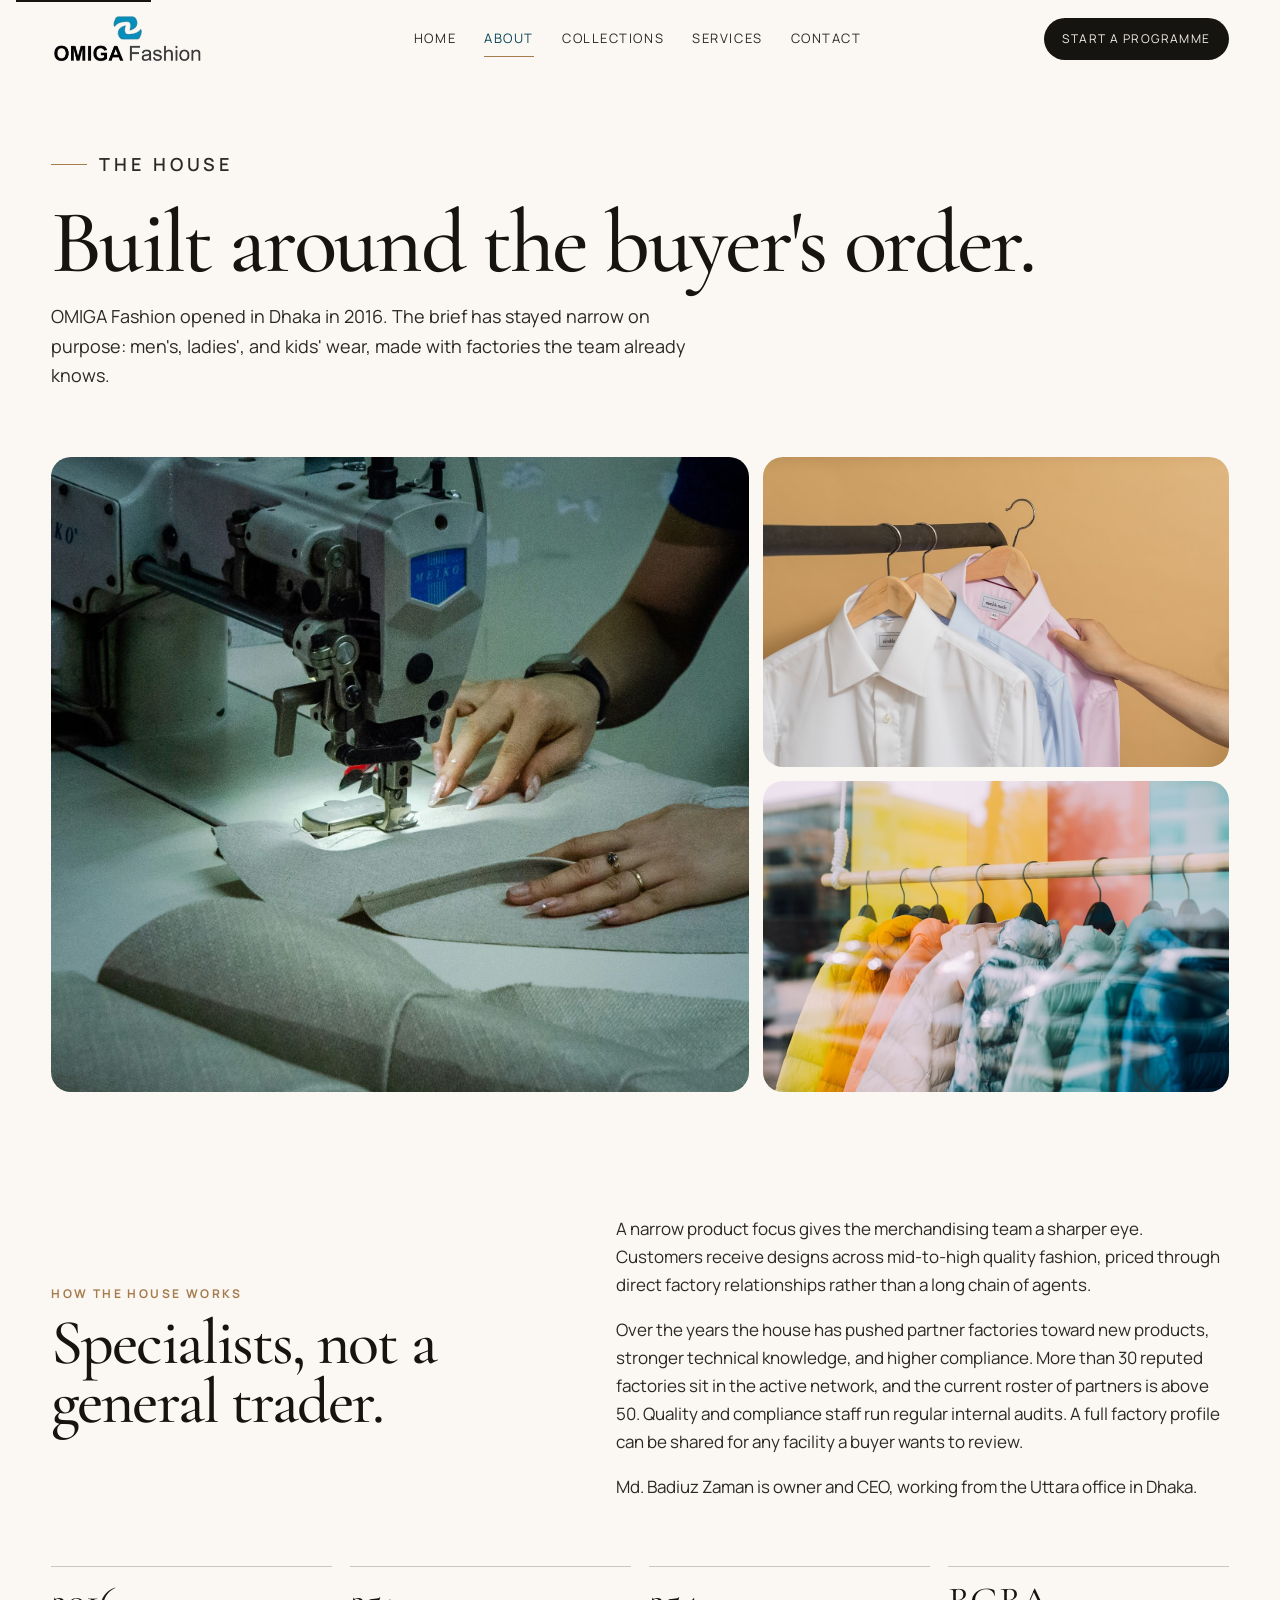
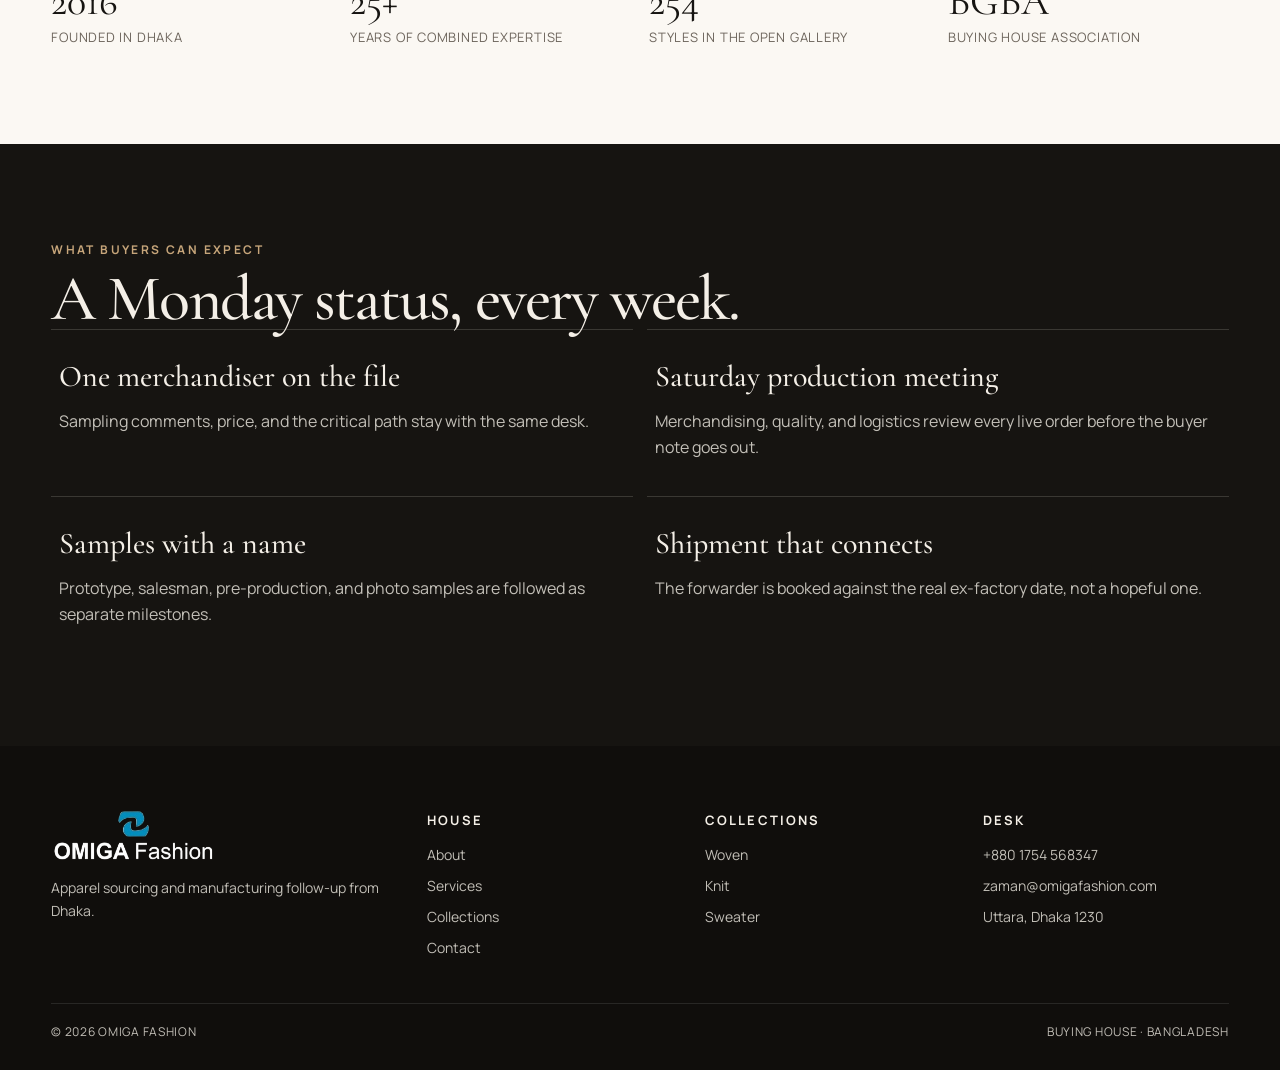
==== about.html @ b4fab175 "Publish the OMIGA Fashion buying-house site. Co-authored-by: Cursor <cursoragent@cursor.com>" ====
<!DOCTYPE html>
<html lang="en">
<head>
  <meta charset="utf-8">
  <meta name="viewport" content="width=device-width, initial-scale=1">
  <title>About — OMIGA Fashion</title>
  <meta name="description" content="OMIGA Fashion is a Dhaka buying house founded in 2016, focused on men's, ladies', and kids' wear.">
  <link rel="icon" href="assets/favicon.svg" type="image/svg+xml">
  <link rel="preconnect" href="https://fonts.googleapis.com">
  <link rel="preconnect" href="https://fonts.gstatic.com" crossorigin>
  <link href="https://fonts.googleapis.com/css2?family=Cormorant+Garamond:ital,wght@0,500;0,600;1,500;1,600&family=Manrope:wght@400;500;600;700&display=swap" rel="stylesheet">
  <link rel="stylesheet" href="css/styles.css">
</head>
<body>
  <a class="skip" href="#main">Skip to content</a>
  <header class="site-header">
    <a class="brand" href="index.html" aria-label="OMIGA Fashion home"><img src="assets/logo.png" alt="OMIGA Fashion"></a>
    <nav class="nav" id="site-nav">
      <a href="index.html">Home</a>
      <a href="about.html" aria-current="page">About</a>
      <a href="collections.html">Collections</a>
      <a href="services.html">Services</a>
      <a href="contact.html">Contact</a>
    </nav>
    <a class="header-cta" href="contact.html">Start a programme</a>
    <button class="menu-btn" aria-label="Open menu" aria-expanded="false" aria-controls="site-nav"><span></span></button>
  </header>
  <main id="main">
    <header class="page-hero">
      <p class="eyebrow">The house</p>
      <h1>Built around the buyer's order.</h1>
      <p>OMIGA Fashion opened in Dhaka in 2016. The brief has stayed narrow on purpose: men's, ladies', and kids' wear, made with factories the team already knows.</p>
    </header>

    <section class="section" style="padding-top:20px">
      <div class="shots">
        <figure class="shot tall"><img src="assets/hero-sew.jpg" alt="Production stitching at a partner factory"></figure>
        <div>
          <figure class="shot"><img src="assets/about.jpg" alt="Shirt samples on wooden hangers"></figure>
          <figure class="shot" style="margin-top:14px"><img src="assets/service-2.jpg" alt="Outerwear samples hanging in a row"></figure>
        </div>
      </div>
    </section>

    <section class="section" style="padding-top:10px">
      <div class="split">
        <div>
          <p class="kicker">How the house works</p>
          <h2>Specialists, not a general trader.</h2>
        </div>
        <div class="prose">
          <p>A narrow product focus gives the merchandising team a sharper eye. Customers receive designs across mid-to-high quality fashion, priced through direct factory relationships rather than a long chain of agents.</p>
          <p>Over the years the house has pushed partner factories toward new products, stronger technical knowledge, and higher compliance. More than 30 reputed factories sit in the active network, and the current roster of partners is above 50. Quality and compliance staff run regular internal audits. A full factory profile can be shared for any facility a buyer wants to review.</p>
          <p>Md. Badiuz Zaman is owner and CEO, working from the Uttara office in Dhaka.</p>
        </div>
      </div>
      <dl class="hero-stats stats-4" style="margin-top:48px">
        <div><dt>2016</dt><dd>Founded in Dhaka</dd></div>
        <div><dt>25+</dt><dd>Years of combined expertise</dd></div>
        <div><dt>254</dt><dd>Styles in the open gallery</dd></div>
        <div><dt>BGBA</dt><dd>Buying house association</dd></div>
      </dl>
    </section>

    <section class="section band">
      <p class="kicker">What buyers can expect</p>
      <h2>A Monday status, every week.</h2>
      <div class="why-grid">
        <article><h3>One merchandiser on the file</h3><p>Sampling comments, price, and the critical path stay with the same desk.</p></article>
        <article><h3>Saturday production meeting</h3><p>Merchandising, quality, and logistics review every live order before the buyer note goes out.</p></article>
        <article><h3>Samples with a name</h3><p>Prototype, salesman, pre-production, and photo samples are followed as separate milestones.</p></article>
        <article><h3>Shipment that connects</h3><p>The forwarder is booked against the real ex-factory date, not a hopeful one.</p></article>
      </div>
    </section>
  </main>
  <footer class="site-footer">
    <div class="footer-grid">
      <div>
        <img src="assets/logo-white.png" alt="OMIGA Fashion">
        <p>Apparel sourcing and manufacturing follow-up from Dhaka.</p>
      </div>
      <div>
        <h3>House</h3>
        <a href="about.html">About</a>
        <a href="services.html">Services</a>
        <a href="collections.html">Collections</a>
        <a href="contact.html">Contact</a>
      </div>
      <div>
        <h3>Collections</h3>
        <a href="collections.html#woven">Woven</a>
        <a href="collections.html#knit">Knit</a>
        <a href="collections.html#sweater">Sweater</a>
      </div>
      <div>
        <h3>Desk</h3>
        <a href="tel:+8801754568347">+880 1754 568347</a>
        <a href="mailto:zaman@omigafashion.com">zaman@omigafashion.com</a>
        <p>Uttara, Dhaka 1230</p>
      </div>
    </div>
    <div class="legal"><span>© <span data-year>2026</span> OMIGA Fashion</span><span>Buying house · Bangladesh</span></div>
  </footer>
  <script src="js/main.js"></script>
</body>
</html>
---- css/styles.css ----
:root {
  --ink: #161411;
  --ink-soft: #2c2824;
  --ivory: #f4efe7;
  --paper: #fbf8f3;
  --white: #fffdf9;
  --teal: #0c6e86;
  --teal-deep: #084556;
  --brass: #a67c4e;
  --brass-soft: #c6a57a;
  --muted: #6d655c;
  --line: rgba(22, 20, 17, 0.12);
  --line-strong: rgba(22, 20, 17, 0.22);
  --shadow: 0 24px 60px rgba(22, 20, 17, 0.12);
  --serif: "Cormorant Garamond", "Times New Roman", serif;
  --sans: "Manrope", "Segoe UI", sans-serif;
  --header: 78px;
  --max: 1240px;
}

* { box-sizing: border-box; }
html { scroll-behavior: smooth; }
body {
  margin: 0;
  background: var(--paper);
  color: var(--ink);
  font-family: var(--sans);
  font-size: 16px;
  line-height: 1.65;
  text-rendering: optimizeLegibility;
}
img { max-width: 100%; display: block; }
a { color: inherit; text-decoration: none; }
button, input, select, textarea { font: inherit; color: inherit; }
::selection { background: #d7efe8; color: var(--ink); }

.skip {
  position: absolute;
  left: 16px;
  top: -40px;
  background: var(--ink);
  color: white;
  padding: 8px 12px;
  z-index: 100;
}
.skip:focus { top: 12px; }

.site-header {
  position: sticky;
  top: 0;
  z-index: 40;
  height: var(--header);
  display: flex;
  align-items: center;
  justify-content: space-between;
  gap: 24px;
  padding: 0 4vw;
  background: rgba(251, 248, 243, 0.9);
  backdrop-filter: blur(16px);
  border-bottom: 1px solid transparent;
  transition: border-color 0.3s, background 0.3s;
}
.site-header.is-scrolled { border-bottom-color: var(--line); background: rgba(251, 248, 243, 0.96); }
.brand { display: flex; align-items: center; gap: 10px; min-width: 180px; }
.brand img { height: 48px; width: auto; }
.nav {
  display: flex;
  align-items: center;
  gap: 28px;
}
.nav a {
  font-size: 13px;
  letter-spacing: 0.12em;
  text-transform: uppercase;
  color: var(--ink-soft);
  position: relative;
}
.nav a[aria-current="page"] { color: var(--teal-deep); }
.nav a[aria-current="page"]::after,
.nav a:hover::after {
  content: "";
  position: absolute;
  left: 0;
  right: 0;
  bottom: -8px;
  height: 1px;
  background: var(--brass);
}
.header-cta {
  display: inline-flex;
  align-items: center;
  justify-content: center;
  min-height: 42px;
  padding: 0 18px;
  background: var(--ink);
  color: var(--ivory) !important;
  letter-spacing: 0.12em;
  text-transform: uppercase;
  font-size: 12px;
  border-radius: 999px;
}
.header-cta::after { display: none !important; }
.menu-btn {
  display: none;
  width: 46px;
  height: 46px;
  border: 1px solid var(--line-strong);
  background: transparent;
  border-radius: 50%;
  position: relative;
}
.menu-btn span,
.menu-btn span::before,
.menu-btn span::after {
  content: "";
  position: absolute;
  left: 13px;
  right: 13px;
  height: 1.5px;
  background: var(--ink);
}
.menu-btn span { top: 22px; }
.menu-btn span::before { top: -7px; }
.menu-btn span::after { top: 7px; }
.menu-btn.is-open span { background: transparent; }
.menu-btn.is-open span::before { top: 0; transform: rotate(45deg); }
.menu-btn.is-open span::after { top: 0; transform: rotate(-45deg); }

.hero {
  display: grid;
  grid-template-columns: 1.05fr 0.95fr;
  gap: 48px;
  align-items: end;
  min-height: calc(100vh - var(--header));
  padding: 36px 4vw 64px;
  max-width: 1480px;
  margin: 0 auto;
}
.eyebrow {
  display: flex;
  align-items: center;
  gap: 12px;
  margin: 0 0 22px;
  color: var(--teal);
  letter-spacing: 0.22em;
  text-transform: uppercase;
  font-size: 12px;
  font-weight: 600;
}
.eyebrow::before {
  content: "";
  width: 36px;
  height: 1px;
  background: var(--brass);
}
h1, h2, .display {
  font-family: var(--serif);
  font-weight: 500;
  letter-spacing: -0.03em;
  line-height: 0.92;
}
.hero h1 {
  margin: 0;
  font-size: clamp(64px, 7.4vw, 118px);
}
.hero h1 em {
  font-style: italic;
  color: var(--teal);
}
.lede {
  max-width: 540px;
  margin: 28px 0 0;
  font-size: 18px;
  color: var(--ink-soft);
}
.hero-actions { display: flex; flex-wrap: wrap; gap: 12px; margin-top: 32px; }
.btn {
  display: inline-flex;
  align-items: center;
  justify-content: center;
  min-height: 50px;
  padding: 0 22px;
  border-radius: 999px;
  border: 1px solid transparent;
  letter-spacing: 0.08em;
  text-transform: uppercase;
  font-size: 12px;
  font-weight: 700;
  cursor: pointer;
  transition: transform 0.25s ease, background 0.25s ease, color 0.25s ease;
}
.btn:hover { transform: translateY(-2px); }
.btn-dark { background: var(--ink); color: var(--ivory); }
.btn-dark:hover { background: var(--teal-deep); }
.btn-line { background: transparent; border-color: var(--line-strong); }
.btn-line:hover { border-color: var(--ink); }
.btn-light { background: var(--ivory); color: var(--ink); }
.hero-stats {
  display: grid;
  grid-template-columns: repeat(3, minmax(0, 1fr));
  gap: 18px;
  margin: 48px 0 0;
  padding: 0;
  max-width: 520px;
}
.hero-stats.stats-4 {
  max-width: none;
  grid-template-columns: repeat(4, minmax(0, 1fr));
}
.hero-stats div { border-top: 1px solid var(--line-strong); padding-top: 14px; }
.hero-stats dt {
  font-family: var(--serif);
  font-size: 40px;
  line-height: 1;
}
.hero-stats dd { margin: 6px 0 0; color: var(--muted); font-size: 13px; letter-spacing: 0.06em; text-transform: uppercase; }

.hero-stage { position: relative; min-height: 640px; }
.hero-main {
  margin: 0;
  height: 78%;
  min-height: 520px;
  overflow: hidden;
  border-radius: 180px 180px 28px 28px;
}
.hero-main img, .hero-float img, .media img, .shot img { width: 100%; height: 100%; object-fit: cover; }
.hero-float {
  position: absolute;
  width: 46%;
  height: 250px;
  right: -2%;
  bottom: 36px;
  margin: 0;
  overflow: hidden;
  border: 8px solid var(--paper);
  border-radius: 18px;
  box-shadow: var(--shadow);
}
.hero-caption {
  position: absolute;
  left: 22px;
  bottom: 0;
  margin: 0;
  letter-spacing: 0.18em;
  text-transform: uppercase;
  font-size: 11px;
  color: var(--muted);
}

.ticker {
  overflow: hidden;
  border-top: 1px solid var(--line);
  border-bottom: 1px solid var(--line);
  background: var(--ink);
  color: var(--ivory);
}
.ticker-track {
  display: flex;
  gap: 42px;
  width: max-content;
  padding: 16px 0;
  animation: ticker 42s linear infinite;
}
.ticker span {
  font-size: 13px;
  letter-spacing: 0.2em;
  text-transform: uppercase;
  white-space: nowrap;
}
.ticker span::before { content: "✦"; color: var(--brass-soft); margin-right: 42px; }
@keyframes ticker { from { transform: translateX(0); } to { transform: translateX(-50%); } }

.section { padding: 96px 4vw; }
.section-head {
  display: flex;
  justify-content: space-between;
  align-items: flex-end;
  gap: 24px;
  margin-bottom: 40px;
}
.kicker {
  margin: 0 0 10px;
  color: var(--brass);
  letter-spacing: 0.2em;
  text-transform: uppercase;
  font-size: 12px;
  font-weight: 700;
}
h2 { margin: 0; font-size: clamp(42px, 5vw, 72px); }
h2 em { font-style: italic; color: var(--teal); }
.narrow { max-width: 640px; }

.split {
  display: grid;
  grid-template-columns: 0.9fr 1.1fr;
  gap: 64px;
  align-items: center;
}
.media { margin: 0; position: relative; }
.media img { height: 560px; border-radius: 24px; }
.media figcaption {
  position: absolute;
  left: 20px;
  bottom: 20px;
  background: rgba(251, 248, 243, 0.92);
  padding: 12px 16px;
  border-radius: 12px;
  font-size: 13px;
  letter-spacing: 0.04em;
}
.prose p { color: var(--ink-soft); font-size: 17px; }
.quote {
  margin: 28px 0 0;
  font-family: var(--serif);
  font-size: clamp(28px, 3vw, 40px);
  line-height: 1.15;
  font-style: italic;
}

.collections {
  display: grid;
  grid-template-columns: 1.3fr 1fr 1fr;
  gap: 16px;
}
.collection-card {
  position: relative;
  min-height: 520px;
  overflow: hidden;
  border-radius: 22px;
  color: white;
  display: flex;
  align-items: flex-end;
  padding: 28px;
}
.collection-card img {
  position: absolute;
  inset: 0;
  width: 100%;
  height: 100%;
  object-fit: cover;
  transition: transform 0.7s ease;
}
.collection-card:hover img { transform: scale(1.06); }
.collection-card::after {
  content: "";
  position: absolute;
  inset: 0;
  background: linear-gradient(180deg, rgba(12, 10, 8, 0.05), rgba(12, 10, 8, 0.78));
}
.collection-card div { position: relative; z-index: 1; }
.collection-card small { letter-spacing: 0.16em; text-transform: uppercase; font-size: 11px; }
.collection-card strong {
  display: block;
  margin-top: 6px;
  font-family: var(--serif);
  font-size: 48px;
  font-weight: 500;
  line-height: 0.9;
}
.collection-card span { display: block; margin-top: 8px; opacity: 0.9; }

.service-grid, .why-grid, .process-grid {
  display: grid;
  gap: 14px;
}
.service-grid { grid-template-columns: repeat(3, 1fr); }
.card {
  background: var(--white);
  border: 1px solid var(--line);
  border-radius: 18px;
  padding: 26px;
  min-height: 220px;
}
.card .num {
  font-family: var(--serif);
  font-size: 28px;
  color: var(--brass);
}
.card h3 { margin: 18px 0 8px; font-size: 22px; font-family: var(--serif); font-weight: 600; }
.card p { margin: 0; color: var(--muted); }

.process-grid { grid-template-columns: repeat(4, 1fr); }
.process-grid article {
  padding: 22px 18px 8px 0;
  border-top: 1px solid var(--ink);
}
.process-grid strong { display: block; font-family: var(--serif); font-size: 28px; font-weight: 500; margin: 8px 0; }
.process-grid p { margin: 0; color: var(--muted); font-size: 14px; }

.why-grid { grid-template-columns: 1fr 1fr; }
.band {
  background: var(--ink);
  color: var(--ivory);
}
.band .kicker { color: var(--brass-soft); }
.band p { color: rgba(244, 239, 231, 0.78); }
.why-grid article {
  border-top: 1px solid rgba(244, 239, 231, 0.16);
  padding: 22px 8px;
}
.why-grid h3 { margin: 0 0 6px; font-family: var(--serif); font-size: 30px; font-weight: 500; }
.why-grid p { margin: 0; }

.clients {
  display: grid;
  grid-template-columns: repeat(4, 1fr);
  border-top: 1px solid var(--line);
}
.clients article {
  padding: 28px 18px;
  border-bottom: 1px solid var(--line);
  border-right: 1px solid var(--line);
}
.clients strong { display: block; font-family: var(--serif); font-size: 30px; font-weight: 500; line-height: 1; }
.clients span { color: var(--muted); font-size: 13px; letter-spacing: 0.08em; text-transform: uppercase; }

.certs { display: flex; flex-wrap: wrap; gap: 10px; }
.certs span {
  border: 1px solid var(--line-strong);
  border-radius: 999px;
  padding: 10px 14px;
  font-size: 13px;
  letter-spacing: 0.06em;
  text-transform: uppercase;
}

.cta {
  margin: 0 4vw 80px;
  border-radius: 28px;
  overflow: hidden;
  min-height: 360px;
  display: grid;
  grid-template-columns: 1.1fr 0.9fr;
  background: var(--teal-deep);
  color: white;
}
.cta-copy { padding: 56px; }
.cta h2 { font-size: clamp(46px, 5vw, 74px); }
.cta p { max-width: 460px; color: rgba(255,255,255,0.82); }
.cta-visual img { width: 100%; height: 100%; object-fit: cover; min-height: 360px; }

.page-hero {
  padding: 72px 4vw 28px;
  max-width: 1480px;
  margin: 0 auto;
}
.page-hero h1 { font-size: clamp(56px, 7vw, 104px); margin: 0; }
.page-hero p { max-width: 640px; font-size: 18px; color: var(--ink-soft); }

.filters { display: flex; flex-wrap: wrap; gap: 8px; margin: 10px 4vw 22px; }
.filters button {
  border: 1px solid var(--line-strong);
  background: transparent;
  border-radius: 999px;
  padding: 10px 14px;
  cursor: pointer;
  letter-spacing: 0.08em;
  text-transform: uppercase;
  font-size: 12px;
}
.filters button.is-active, .filters button:hover { background: var(--ink); color: var(--ivory); border-color: var(--ink); }
.gallery-meta { margin: 0 4vw 18px; color: var(--muted); font-size: 14px; }
.gallery {
  columns: 4 240px;
  column-gap: 12px;
  padding: 0 4vw 20px;
}
.tile {
  break-inside: avoid;
  margin: 0 0 12px;
  position: relative;
  cursor: zoom-in;
  border-radius: 14px;
  overflow: hidden;
  background: #e7e1d8;
}
.tile img { width: 100%; height: auto; transition: transform 0.45s ease; }
.tile:hover img { transform: scale(1.03); }
.tile figcaption {
  position: absolute;
  left: 10px;
  bottom: 10px;
  background: rgba(251, 248, 243, 0.9);
  border-radius: 999px;
  padding: 4px 10px;
  font-size: 11px;
  letter-spacing: 0.08em;
  text-transform: uppercase;
}
.load-wrap { display: flex; justify-content: center; padding: 10px 0 70px; }

.story-list { display: grid; gap: 0; }
.story-list article {
  display: grid;
  grid-template-columns: 180px 1fr;
  gap: 24px;
  padding: 26px 0;
  border-top: 1px solid var(--line);
}
.story-list h3 { margin: 0 0 8px; font-family: var(--serif); font-size: 32px; font-weight: 500; }
.story-list ul { margin: 0; padding-left: 18px; color: var(--ink-soft); }
.shots { display: grid; grid-template-columns: 1.2fr 0.8fr; gap: 14px; }
.shot { margin: 0; overflow: hidden; border-radius: 20px; }
.shot img { height: 100%; min-height: 280px; object-fit: cover; }
.shot.tall img { min-height: 580px; }

.contact-grid {
  display: grid;
  grid-template-columns: 0.85fr 1.15fr;
  gap: 40px;
  align-items: start;
}
.detail { padding: 16px 0; border-top: 1px solid var(--line); }
.detail strong { display: block; font-size: 13px; letter-spacing: 0.12em; text-transform: uppercase; color: var(--muted); }
.detail a { color: var(--teal-deep); }
form {
  background: var(--white);
  border: 1px solid var(--line);
  border-radius: 24px;
  padding: 28px;
  display: grid;
  gap: 14px;
}
label { display: grid; gap: 6px; font-size: 13px; letter-spacing: 0.06em; text-transform: uppercase; color: var(--muted); }
input, select, textarea {
  width: 100%;
  border: 1px solid var(--line-strong);
  background: var(--paper);
  border-radius: 12px;
  padding: 14px 12px;
  text-transform: none;
  letter-spacing: 0;
  color: var(--ink);
  font-size: 16px;
}
textarea { min-height: 140px; resize: vertical; }
input:focus, select:focus, textarea:focus { outline: 2px solid var(--teal); border-color: transparent; }
.form-row { display: grid; grid-template-columns: 1fr 1fr; gap: 14px; }
.form-note { margin: 0; color: var(--teal-deep); }
.map {
  margin-top: 18px;
  border: 0;
  width: 100%;
  height: 280px;
  border-radius: 18px;
  filter: grayscale(0.35) contrast(0.95);
}
.success {
  background: var(--white);
  border-radius: 24px;
  padding: 48px 32px;
  border: 1px solid var(--line);
}
.success h3 { font-family: var(--serif); font-size: 42px; margin: 0 0 8px; font-weight: 500; }

.lightbox {
  position: fixed;
  inset: 0;
  background: rgba(14, 12, 10, 0.92);
  z-index: 80;
  display: none;
  align-items: center;
  justify-content: center;
  padding: 48px 72px;
}
.lightbox.is-open { display: flex; }
.lightbox img { max-width: 100%; max-height: 86vh; object-fit: contain; border-radius: 8px; }
.lightbox button {
  position: absolute;
  border: 0;
  background: rgba(255,255,255,0.12);
  color: white;
  width: 48px;
  height: 48px;
  border-radius: 50%;
  cursor: pointer;
}
.lb-close { top: 18px; right: 18px; }
.lb-prev { left: 16px; top: 50%; }
.lb-next { right: 16px; top: 50%; }
.lb-caption {
  position: absolute;
  bottom: 18px;
  color: white;
  letter-spacing: 0.12em;
  text-transform: uppercase;
  font-size: 12px;
}

.site-footer {
  background: #100e0c;
  color: rgba(244, 239, 231, 0.78);
  padding: 64px 4vw 28px;
}
.footer-grid {
  display: grid;
  grid-template-columns: 1.4fr 1fr 1fr 1fr;
  gap: 32px;
  max-width: 1480px;
}
.site-footer img { height: 52px; width: auto; margin-bottom: 14px; }
.site-footer h3 {
  margin: 0 0 12px;
  color: var(--ivory);
  font-size: 13px;
  letter-spacing: 0.16em;
  text-transform: uppercase;
  font-family: var(--sans);
  font-weight: 700;
}
.site-footer a, .site-footer p { display: block; margin: 0 0 8px; font-size: 14px; }
.site-footer a:hover { color: white; }
.legal {
  max-width: 1480px;
  margin-top: 36px;
  padding-top: 18px;
  border-top: 1px solid rgba(255,255,255,0.1);
  display: flex;
  justify-content: space-between;
  gap: 12px;
  font-size: 12px;
  letter-spacing: 0.06em;
  text-transform: uppercase;
}

@media (max-width: 980px) {
  .menu-btn { display: inline-block; }
  .nav {
    position: fixed;
    inset: var(--header) 16px auto 16px;
    display: none;
    flex-direction: column;
    align-items: flex-start;
    gap: 18px;
    padding: 22px;
    background: var(--white);
    border: 1px solid var(--line);
    border-radius: 18px;
    box-shadow: var(--shadow);
  }
  .nav.is-open { display: flex; }
  .header-cta { display: none; }
  .hero, .split, .collections, .service-grid, .process-grid, .why-grid, .clients, .cta, .contact-grid, .footer-grid, .shots, .story-list article, .form-row {
    grid-template-columns: 1fr;
  }
  .hero-stats, .hero-stats.stats-4 { grid-template-columns: 1fr 1fr; max-width: none; }
  .hero { min-height: auto; padding-top: 20px; }
  .hero-stage { min-height: 460px; }
  .hero-main { min-height: 380px; height: 420px; }
  .hero-float { width: 48%; height: 160px; }
  .collection-card { min-height: 380px; }
  .media img, .shot.tall img { height: 360px; min-height: 0; }
  .clients article { border-right: 0; }
  .cta-copy { padding: 32px 22px; }
  .legal { flex-direction: column; }
  .gallery { columns: 2 140px; }
}

@media (prefers-reduced-motion: reduce) {
  *, *::before, *::after {
    animation: none !important;
    transition: none !important;
    scroll-behavior: auto !important;
  }
}
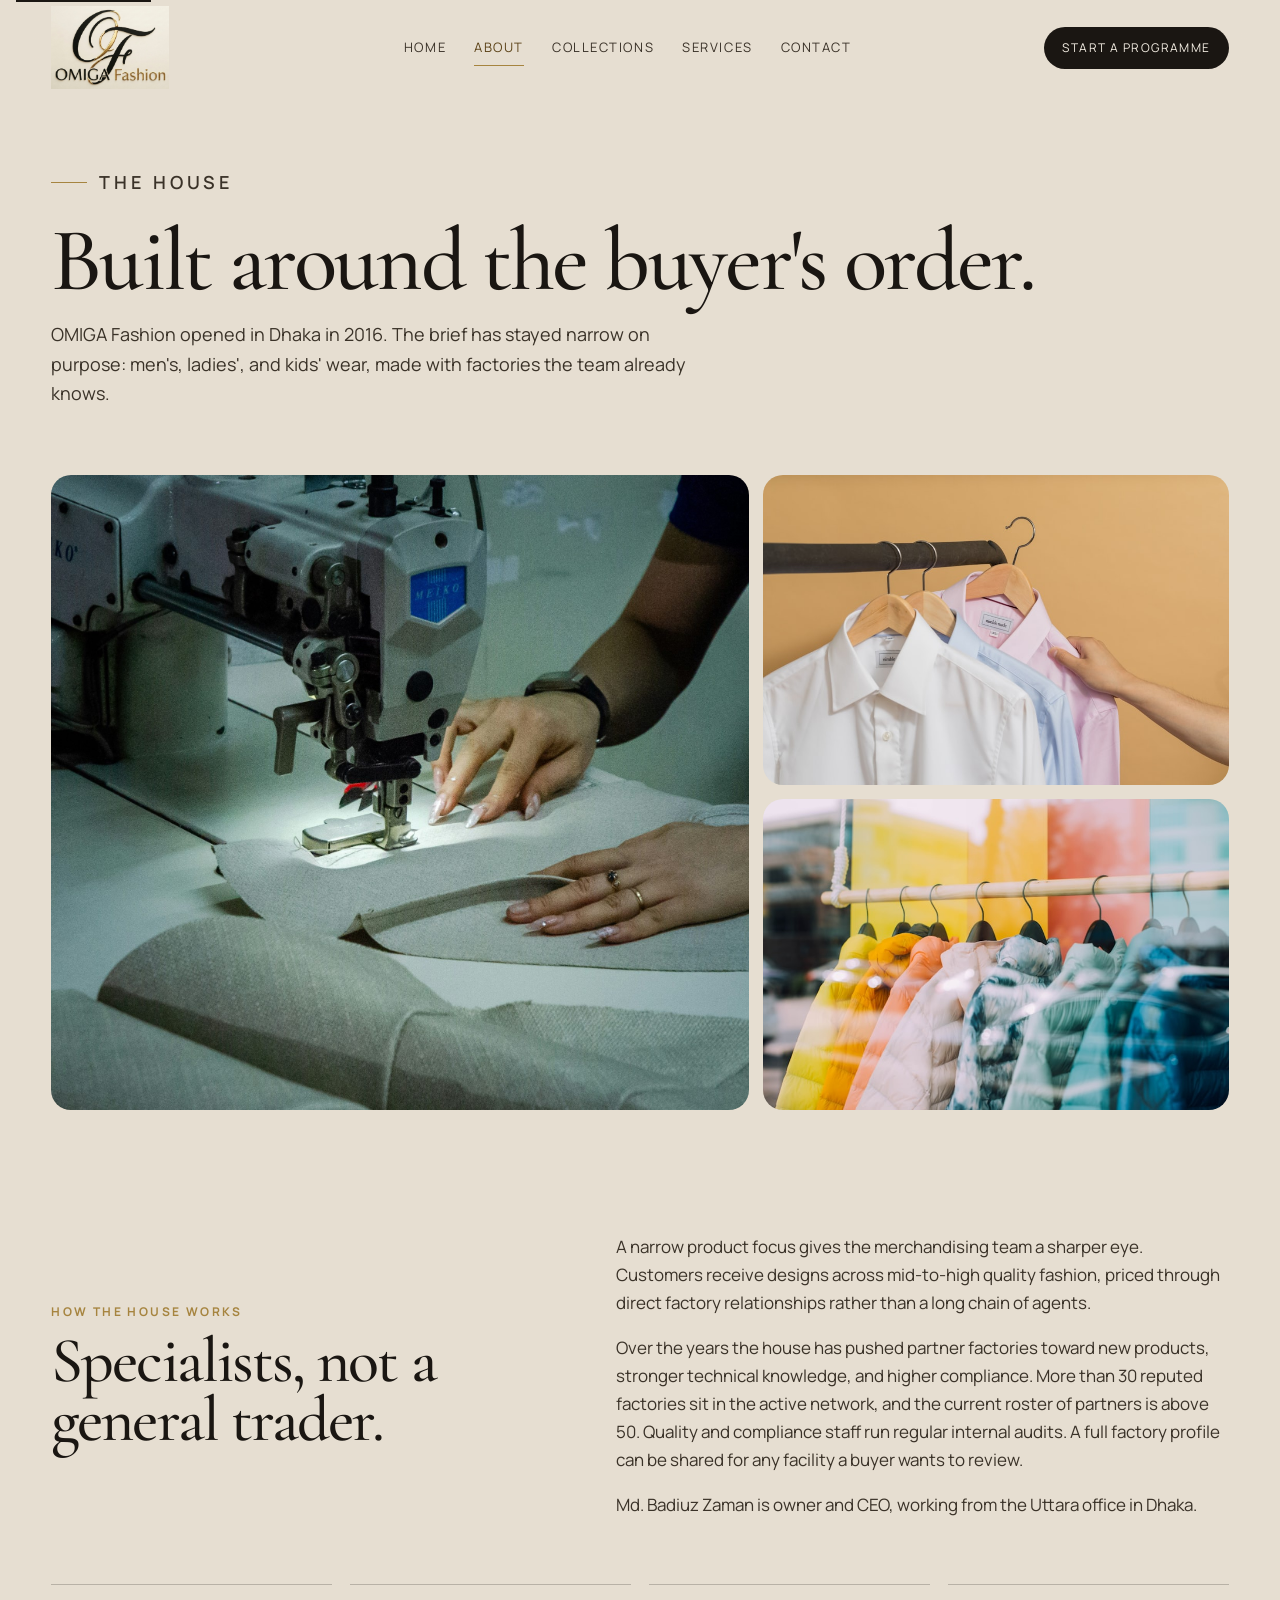
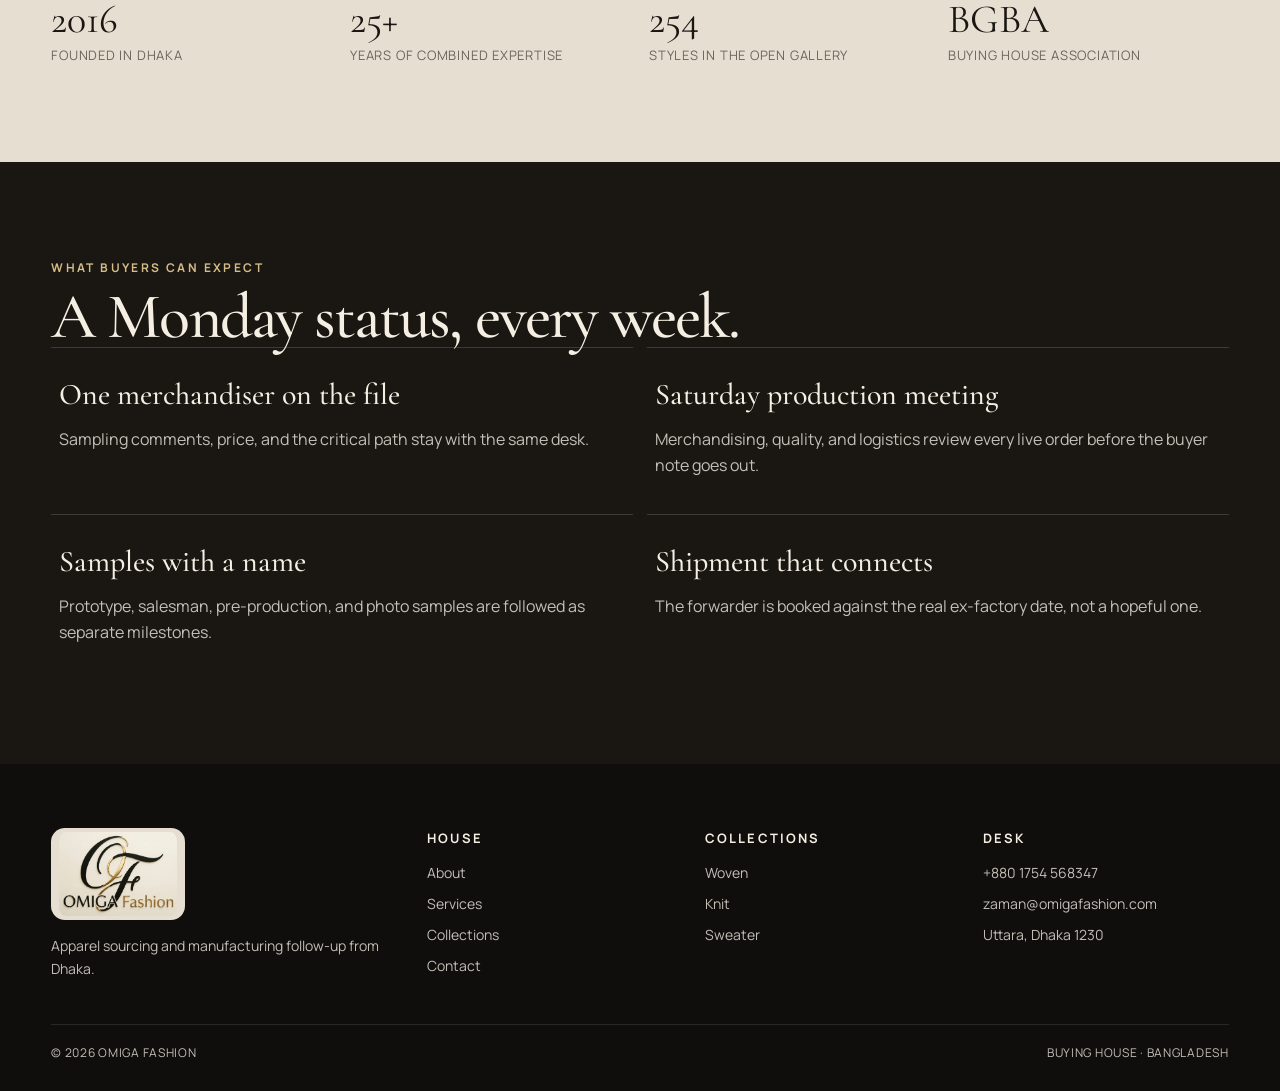
==== commit f9e8702b: "Use the black and gold OMIGA mark and match the page colors to it. Co-authored-by: Cursor <cursorage" ====
--- a/about.html
+++ b/about.html
@@ -76,7 +76,7 @@
   <footer class="site-footer">
     <div class="footer-grid">
       <div>
-        <img src="assets/logo-white.png" alt="OMIGA Fashion">
+        <img src="assets/logo.png" alt="OMIGA Fashion">
         <p>Apparel sourcing and manufacturing follow-up from Dhaka.</p>
       </div>
       <div>
--- a/css/styles.css
+++ b/css/styles.css
@@ -1,20 +1,20 @@
 :root {
-  --ink: #161411;
-  --ink-soft: #2c2824;
-  --ivory: #f4efe7;
-  --paper: #fbf8f3;
-  --white: #fffdf9;
-  --teal: #0c6e86;
-  --teal-deep: #084556;
-  --brass: #a67c4e;
-  --brass-soft: #c6a57a;
+  --ink: #1a1612;
+  --ink-soft: #3a3228;
+  --ivory: #f4eee3;
+  --paper: #e6ded1;
+  --white: #f7f3eb;
+  --teal: #8d6b32;
+  --teal-deep: #5c4318;
+  --brass: #a6843f;
+  --brass-soft: #d4bc86;
   --muted: #6d655c;
   --line: rgba(22, 20, 17, 0.12);
   --line-strong: rgba(22, 20, 17, 0.22);
   --shadow: 0 24px 60px rgba(22, 20, 17, 0.12);
   --serif: "Cormorant Garamond", "Times New Roman", serif;
   --sans: "Manrope", "Segoe UI", sans-serif;
-  --header: 78px;
+  --header: 96px;
   --max: 1240px;
 }
 
@@ -32,7 +32,7 @@
 img { max-width: 100%; display: block; }
 a { color: inherit; text-decoration: none; }
 button, input, select, textarea { font: inherit; color: inherit; }
-::selection { background: #d7efe8; color: var(--ink); }
+::selection { background: #e7d7ae; color: var(--ink); }
 
 .skip {
   position: absolute;
@@ -55,14 +55,14 @@
   justify-content: space-between;
   gap: 24px;
   padding: 0 4vw;
-  background: rgba(251, 248, 243, 0.9);
+  background: rgba(230, 222, 209, 0.92);
   backdrop-filter: blur(16px);
   border-bottom: 1px solid transparent;
   transition: border-color 0.3s, background 0.3s;
 }
-.site-header.is-scrolled { border-bottom-color: var(--line); background: rgba(251, 248, 243, 0.96); }
-.brand { display: flex; align-items: center; gap: 10px; min-width: 180px; }
-.brand img { height: 48px; width: auto; }
+.site-header.is-scrolled { border-bottom-color: var(--line); background: rgba(230, 222, 209, 0.97); }
+.brand { display: flex; align-items: center; gap: 10px; min-width: 160px; }
+.brand img { height: 84px; width: auto; object-fit: contain; }
 .nav {
   display: flex;
   align-items: center;
@@ -302,7 +302,7 @@
   position: absolute;
   left: 20px;
   bottom: 20px;
-  background: rgba(251, 248, 243, 0.92);
+  background: rgba(230, 222, 209, 0.94);
   padding: 12px 16px;
   border-radius: 12px;
   font-size: 13px;
@@ -480,7 +480,7 @@
   position: absolute;
   left: 10px;
   bottom: 10px;
-  background: rgba(251, 248, 243, 0.9);
+  background: rgba(230, 222, 209, 0.92);
   border-radius: 999px;
   padding: 4px 10px;
   font-size: 11px;
@@ -598,7 +598,14 @@
   gap: 32px;
   max-width: 1480px;
 }
-.site-footer img { height: 52px; width: auto; margin-bottom: 14px; }
+.site-footer img {
+  height: 92px;
+  width: auto;
+  margin-bottom: 14px;
+  background: var(--paper);
+  border-radius: 14px;
+  padding: 4px 8px;
+}
 .site-footer h3 {
   margin: 0 0 12px;
   color: var(--ivory);
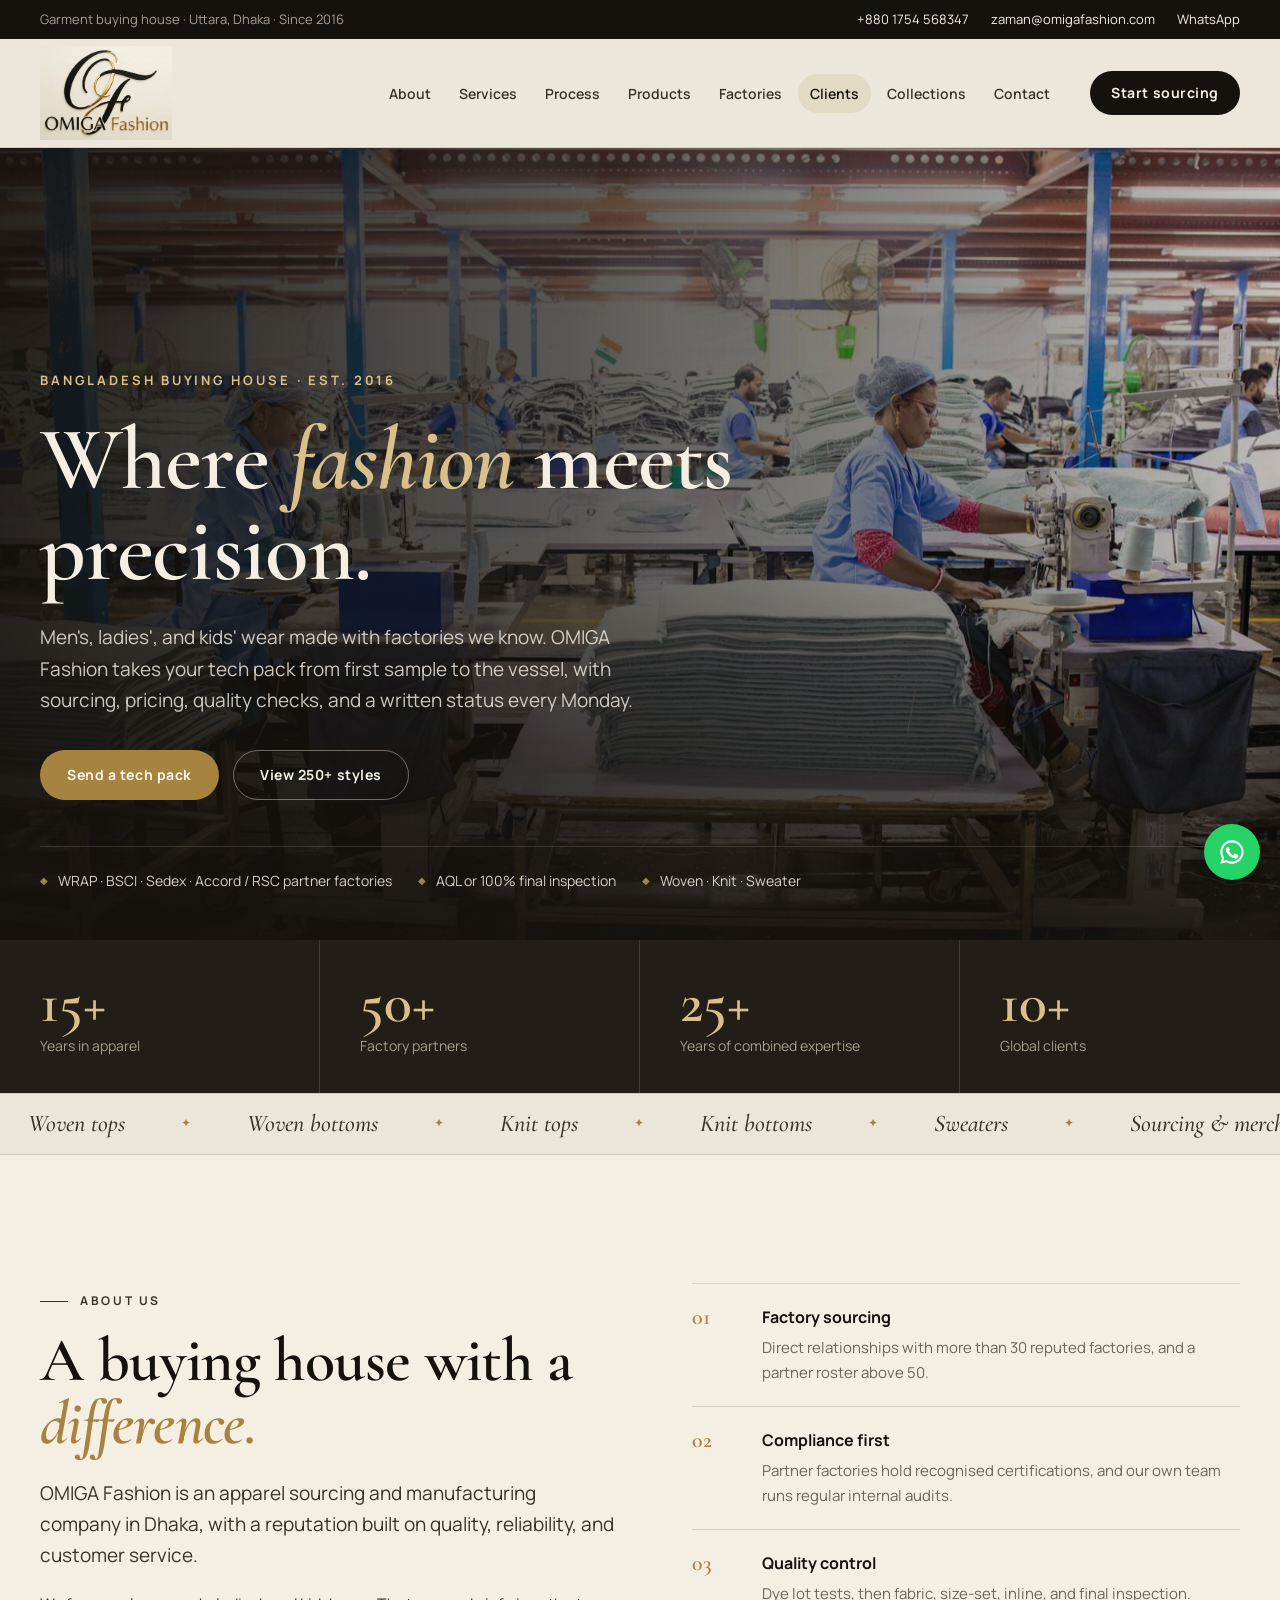
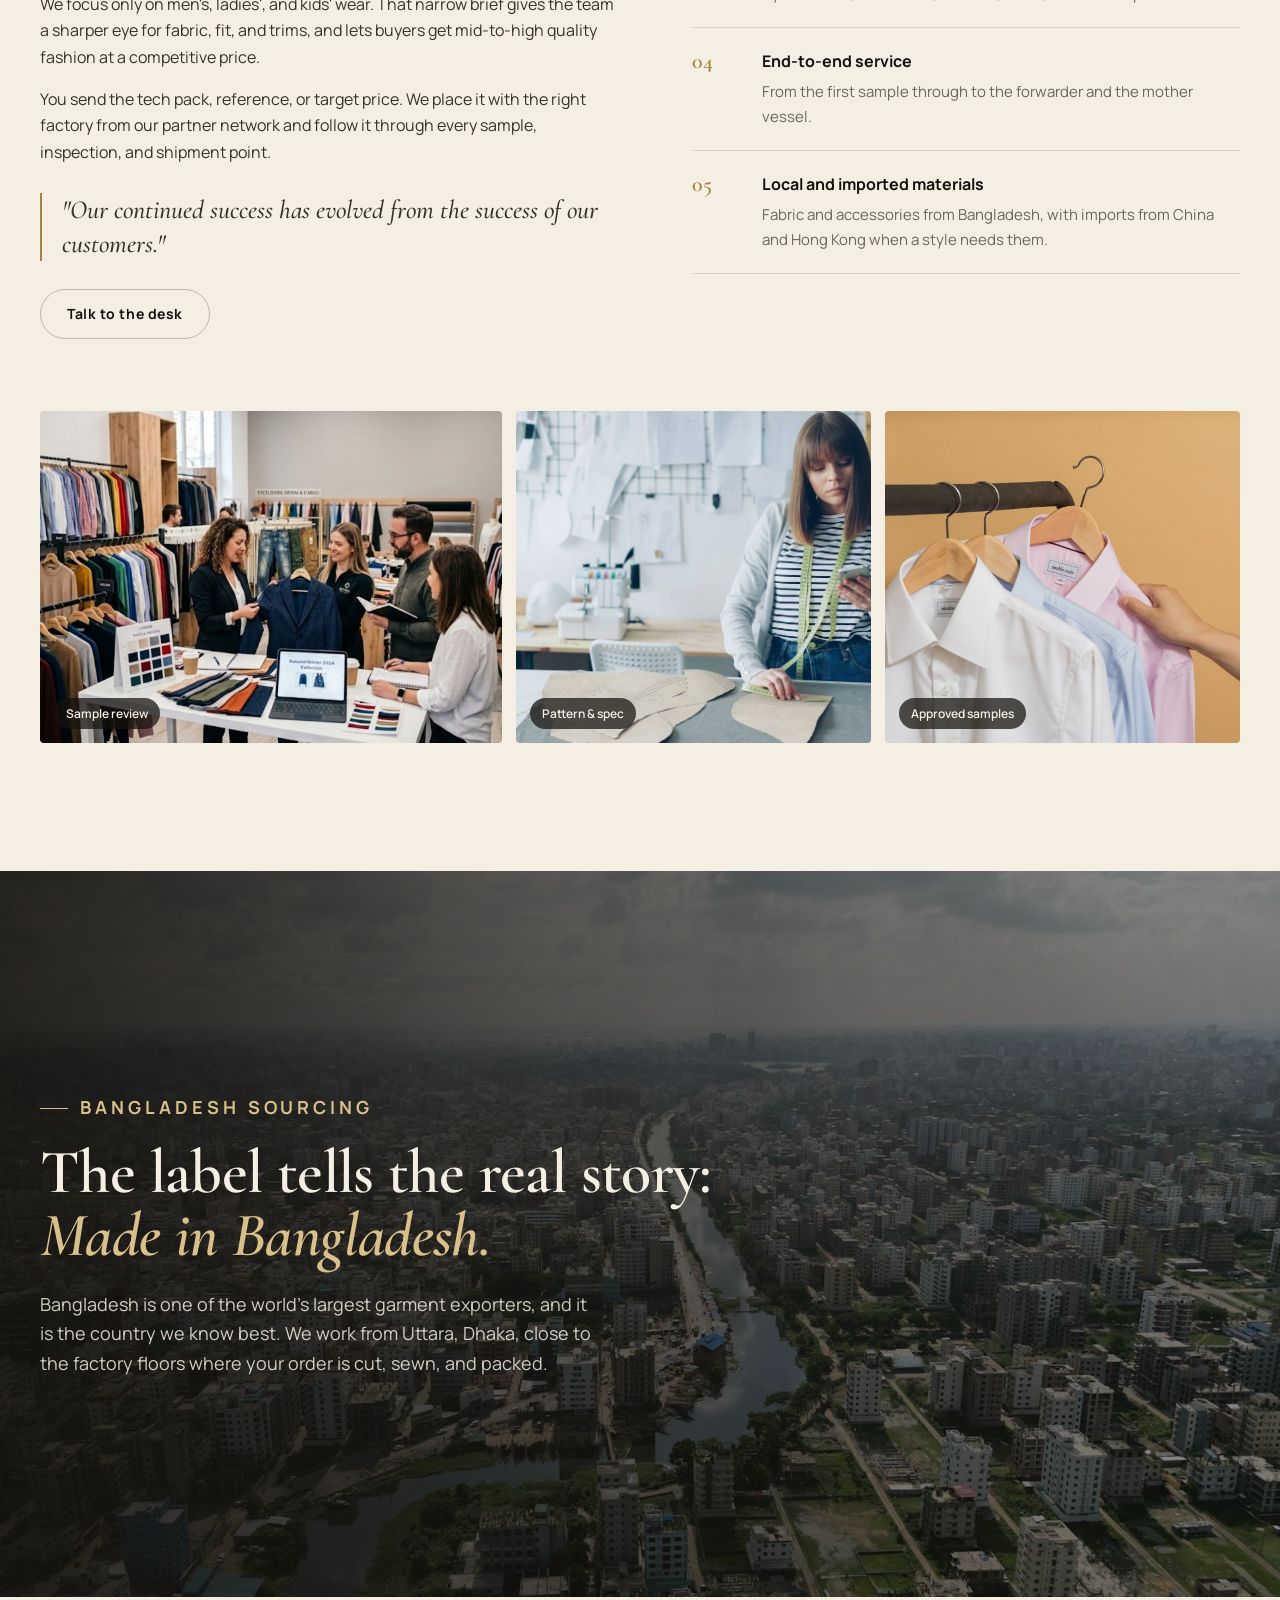
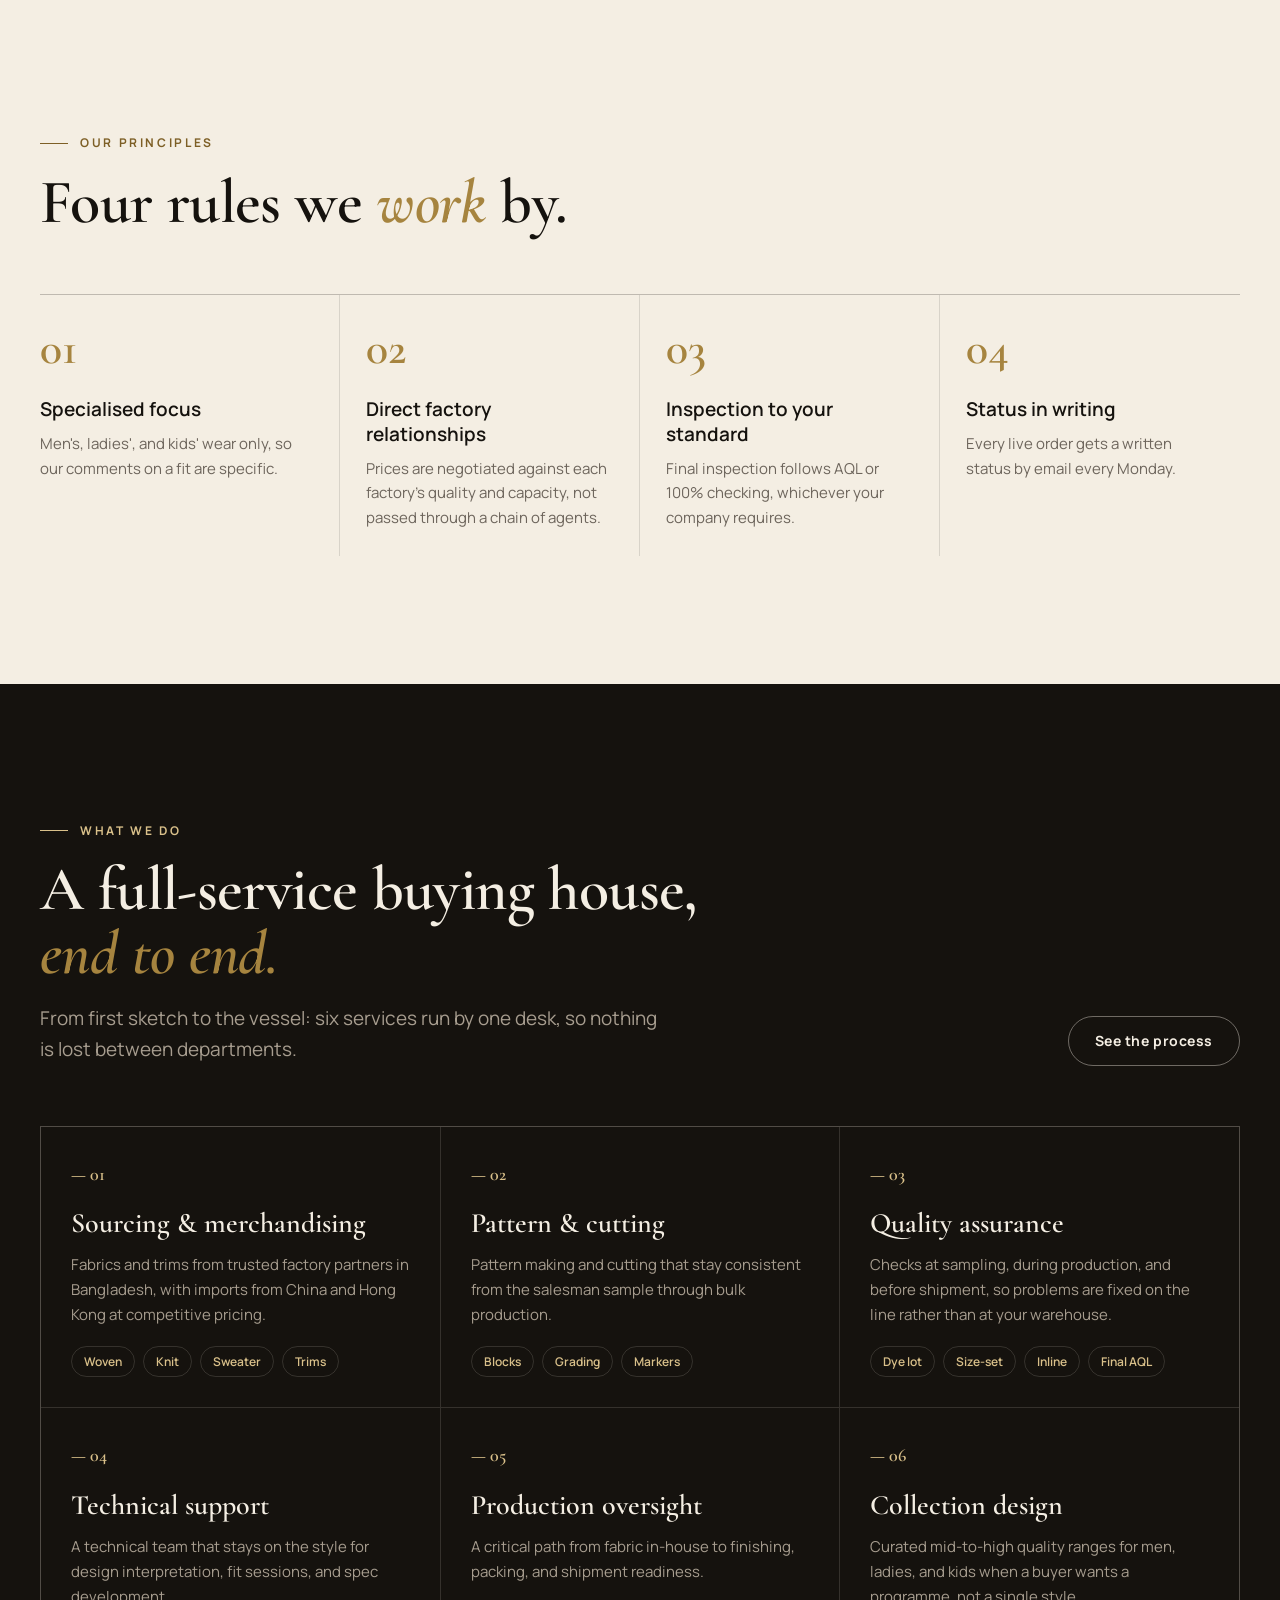
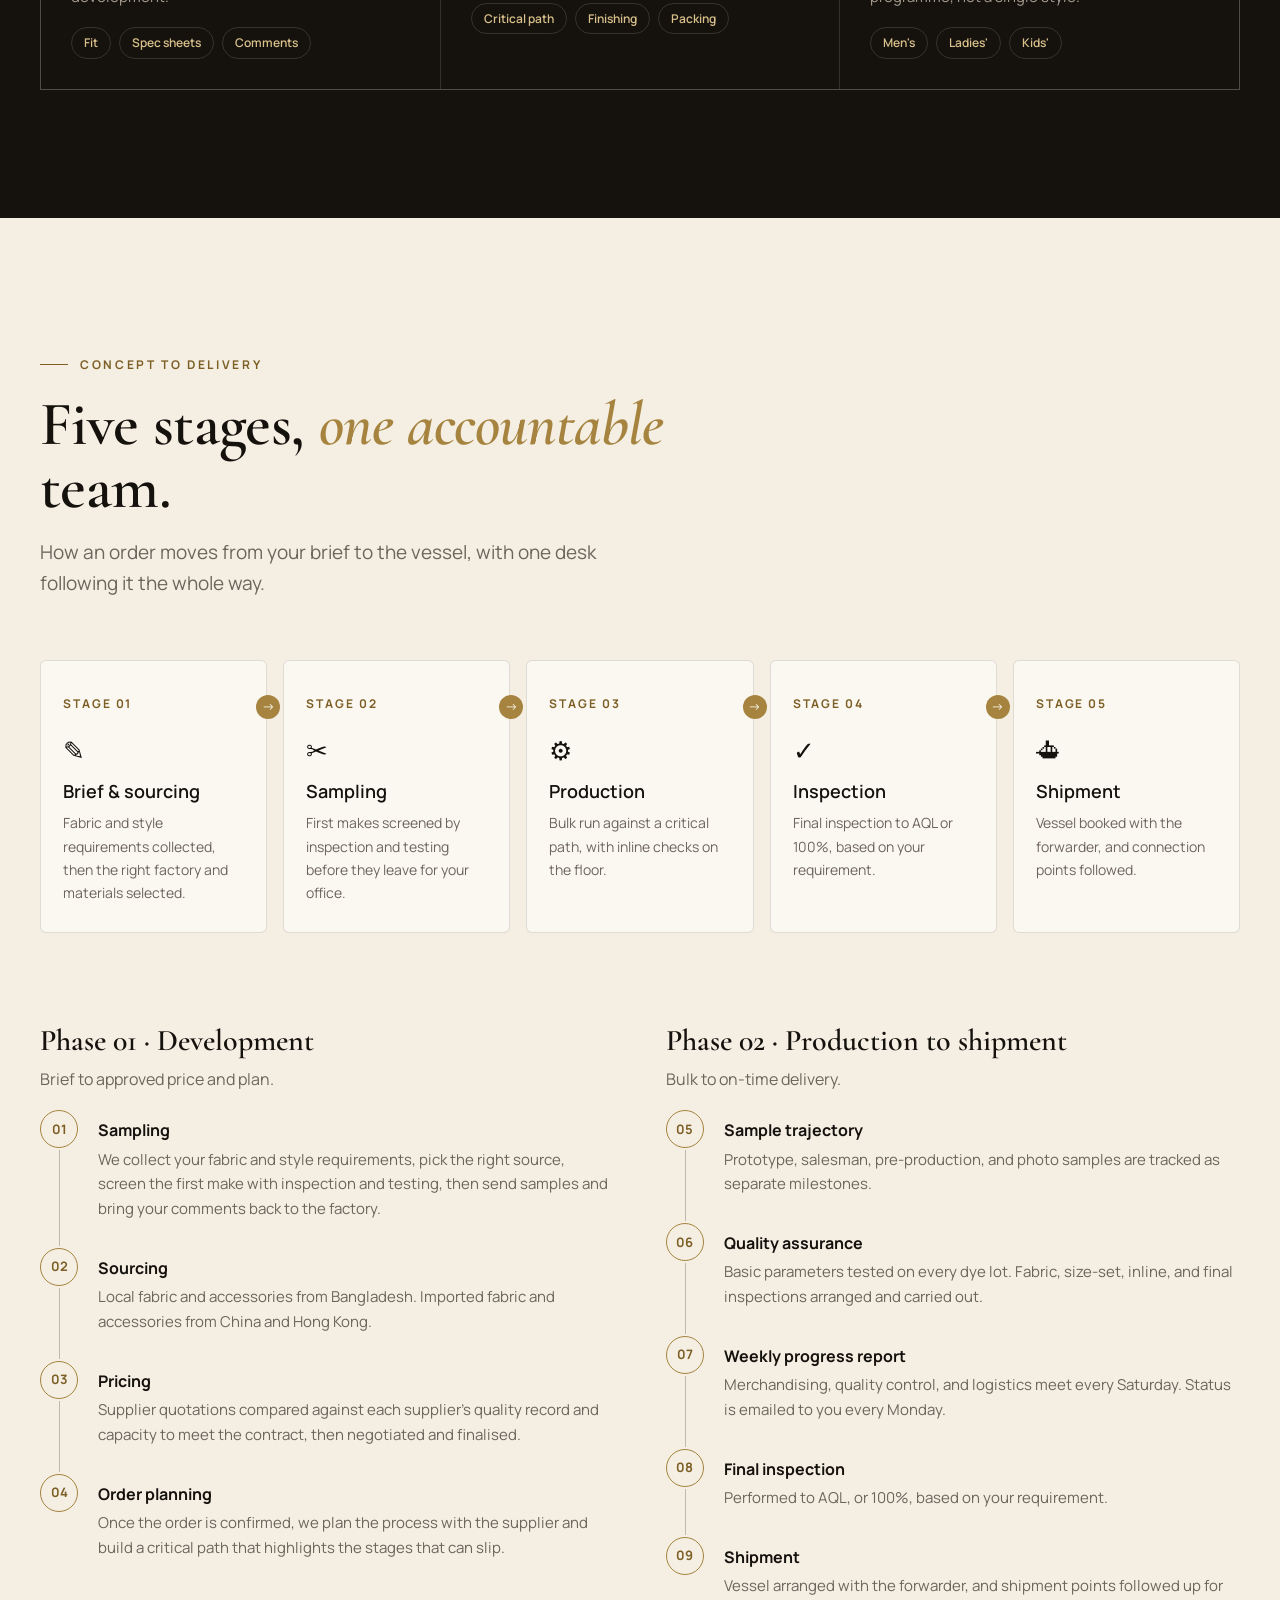
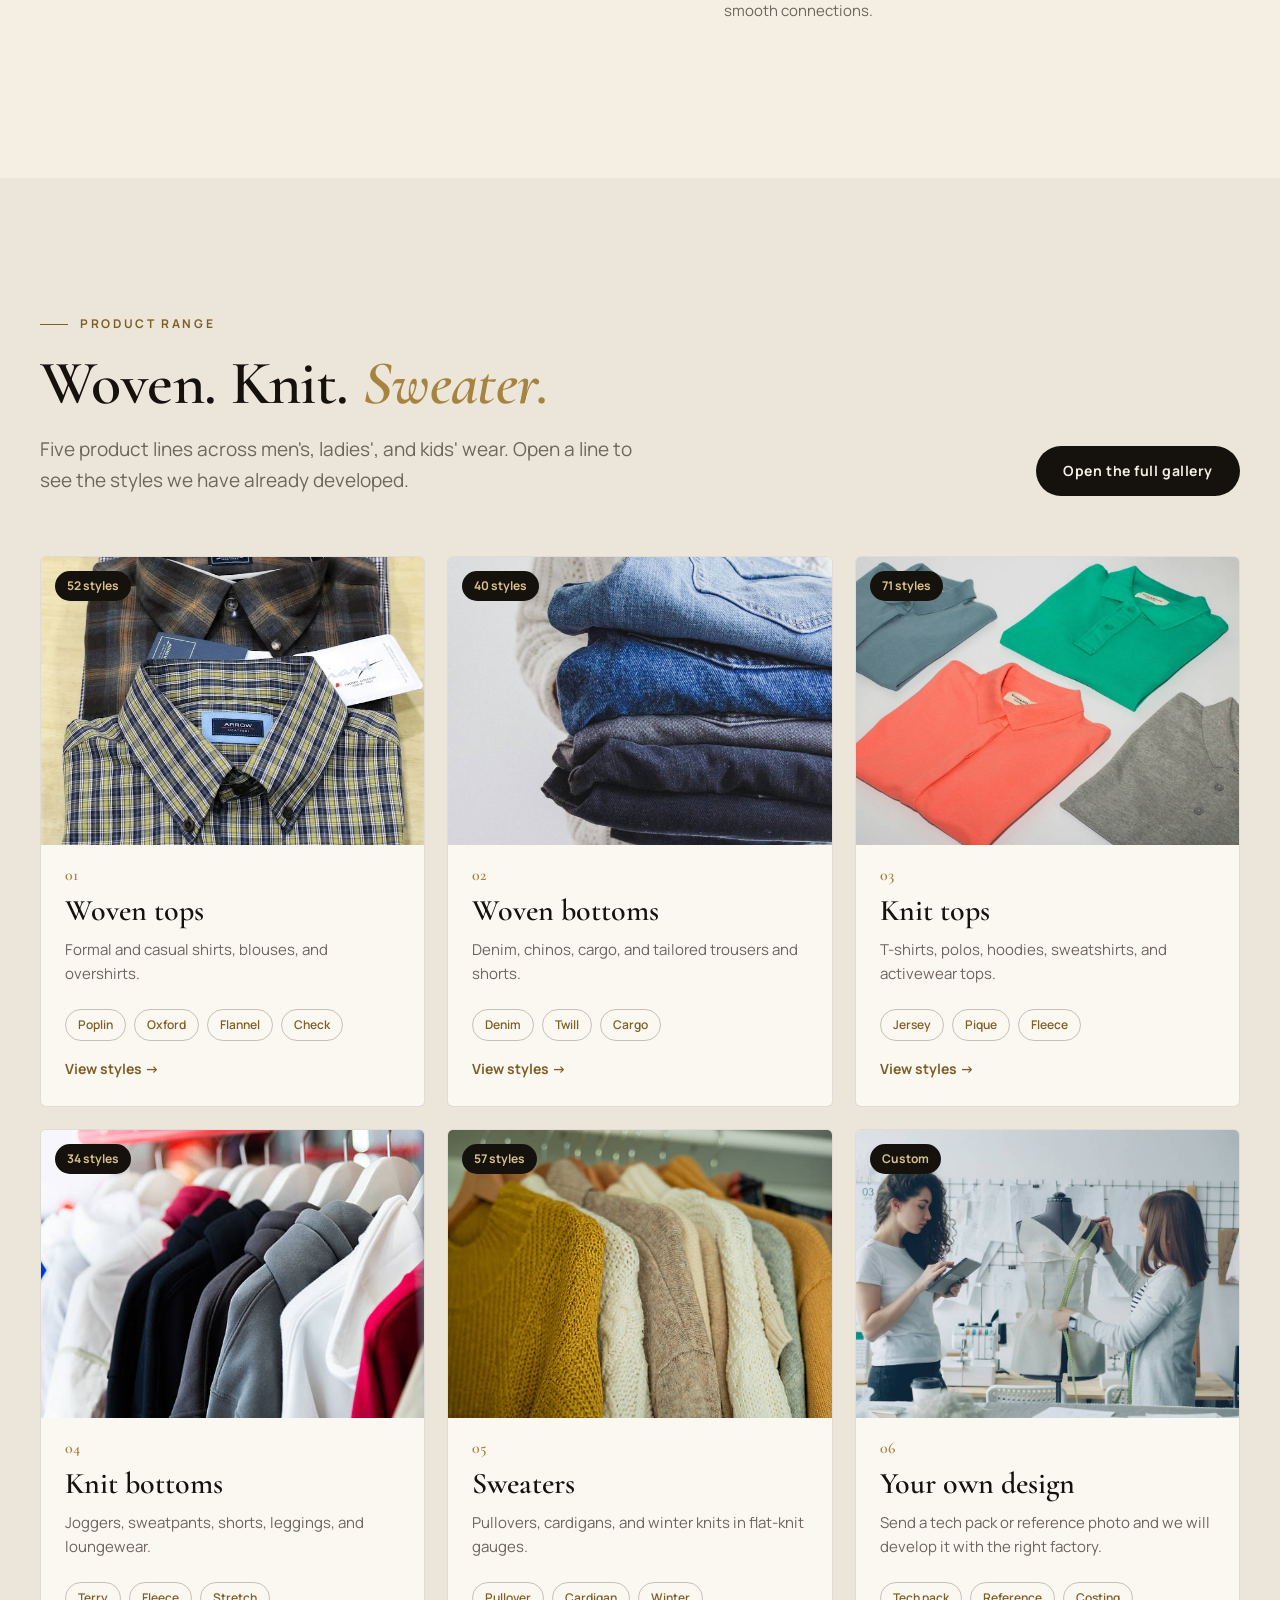
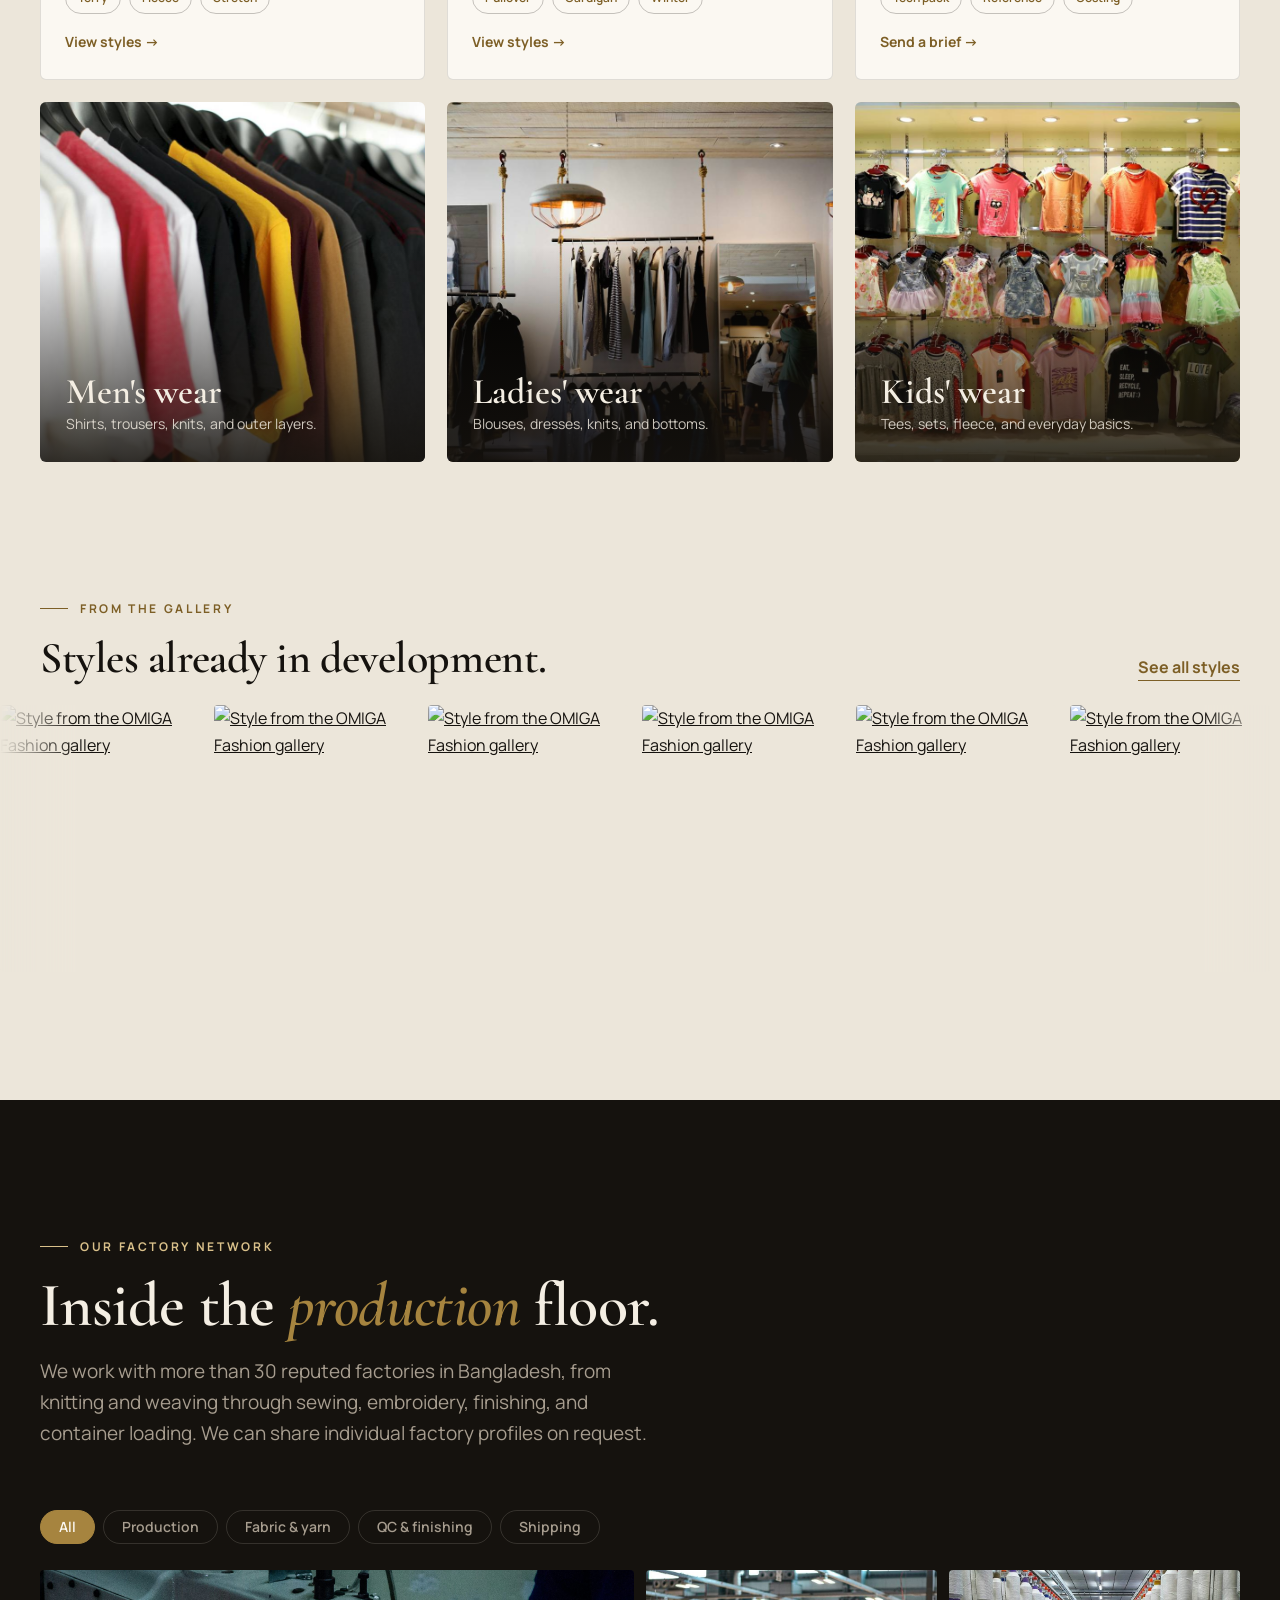
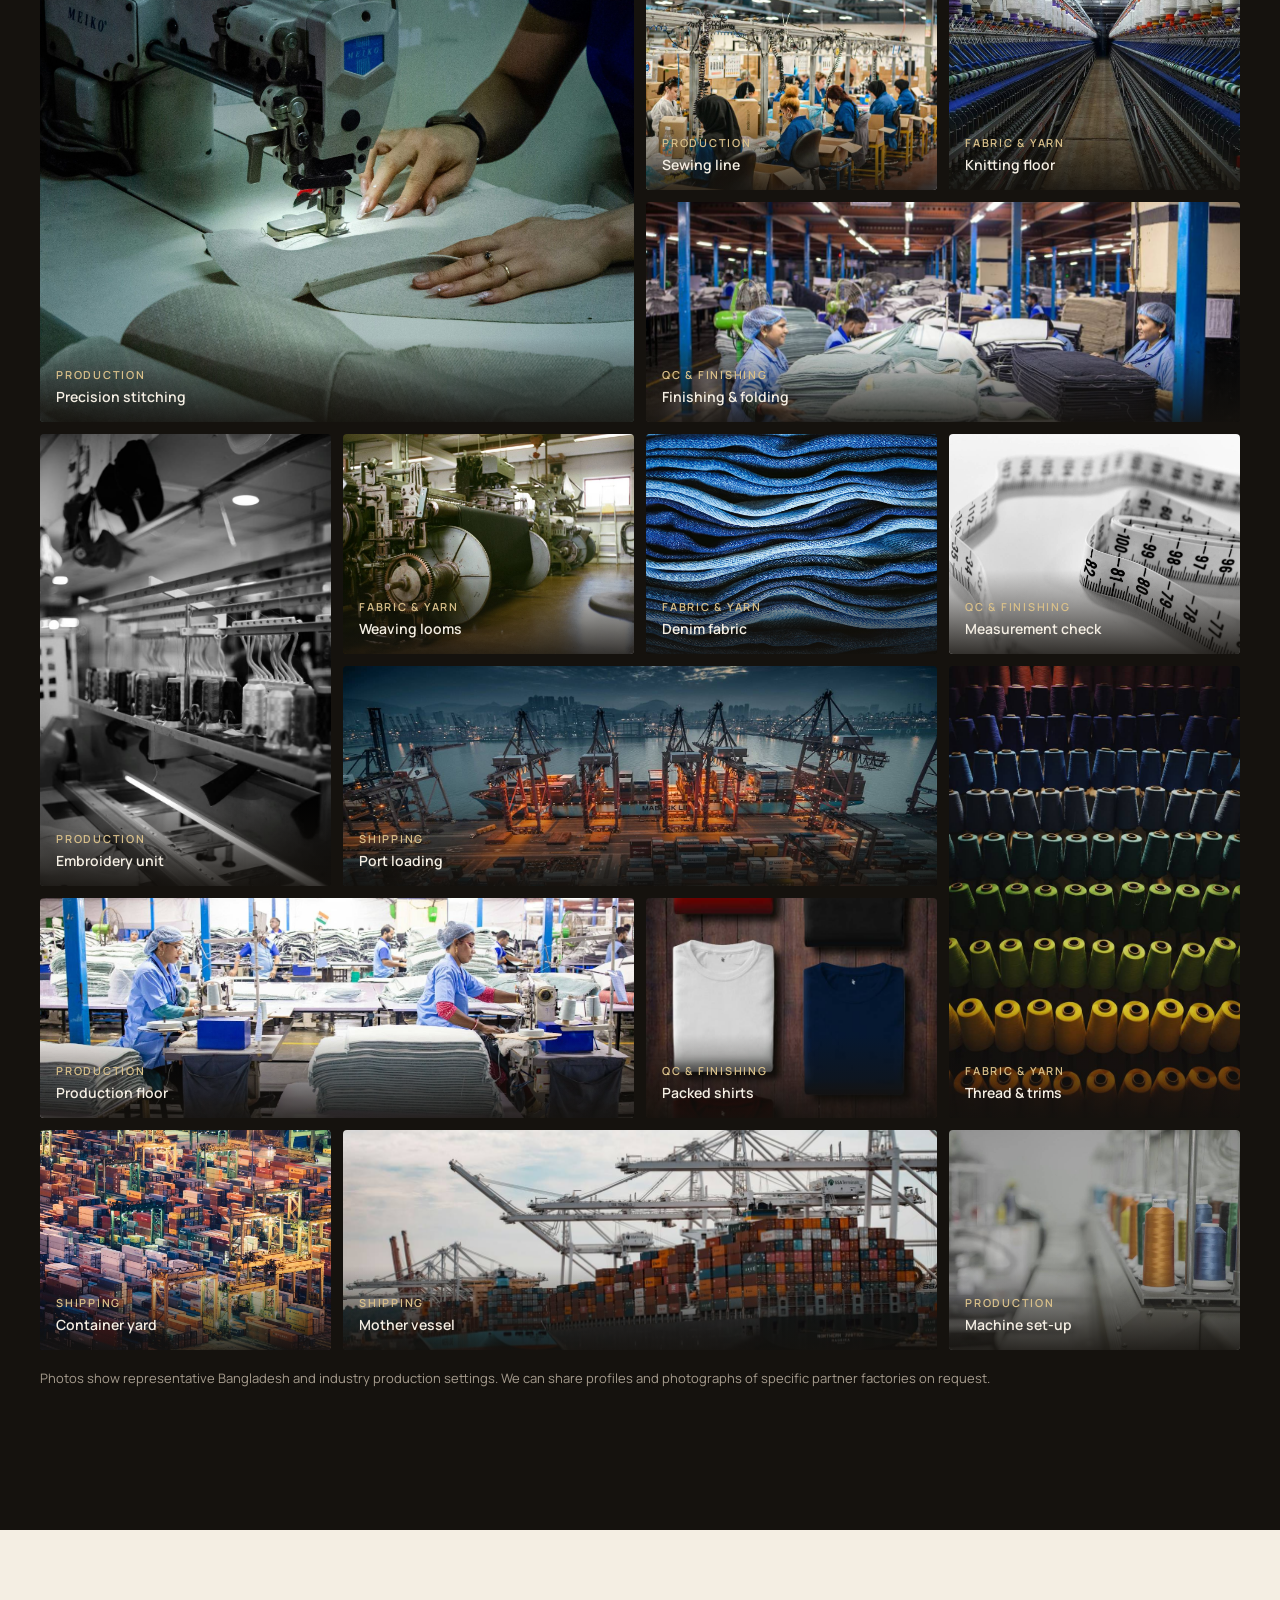
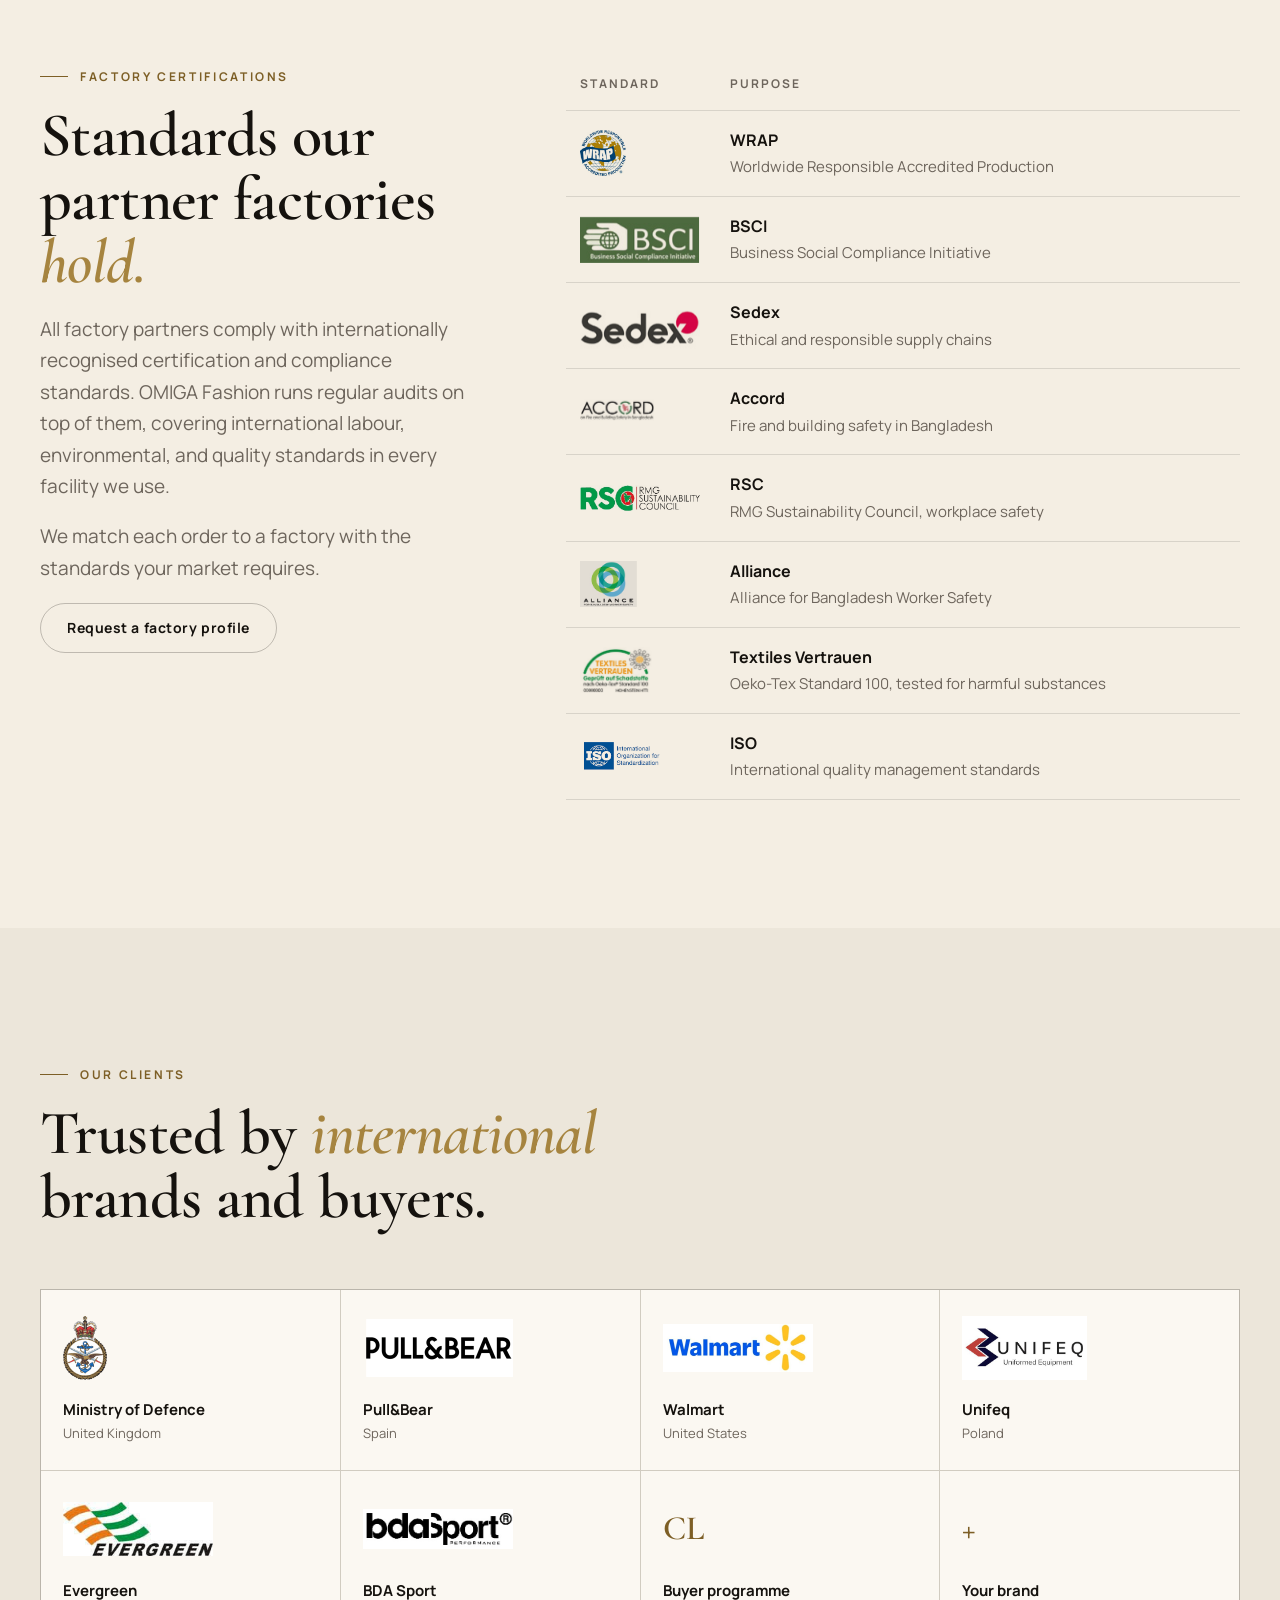
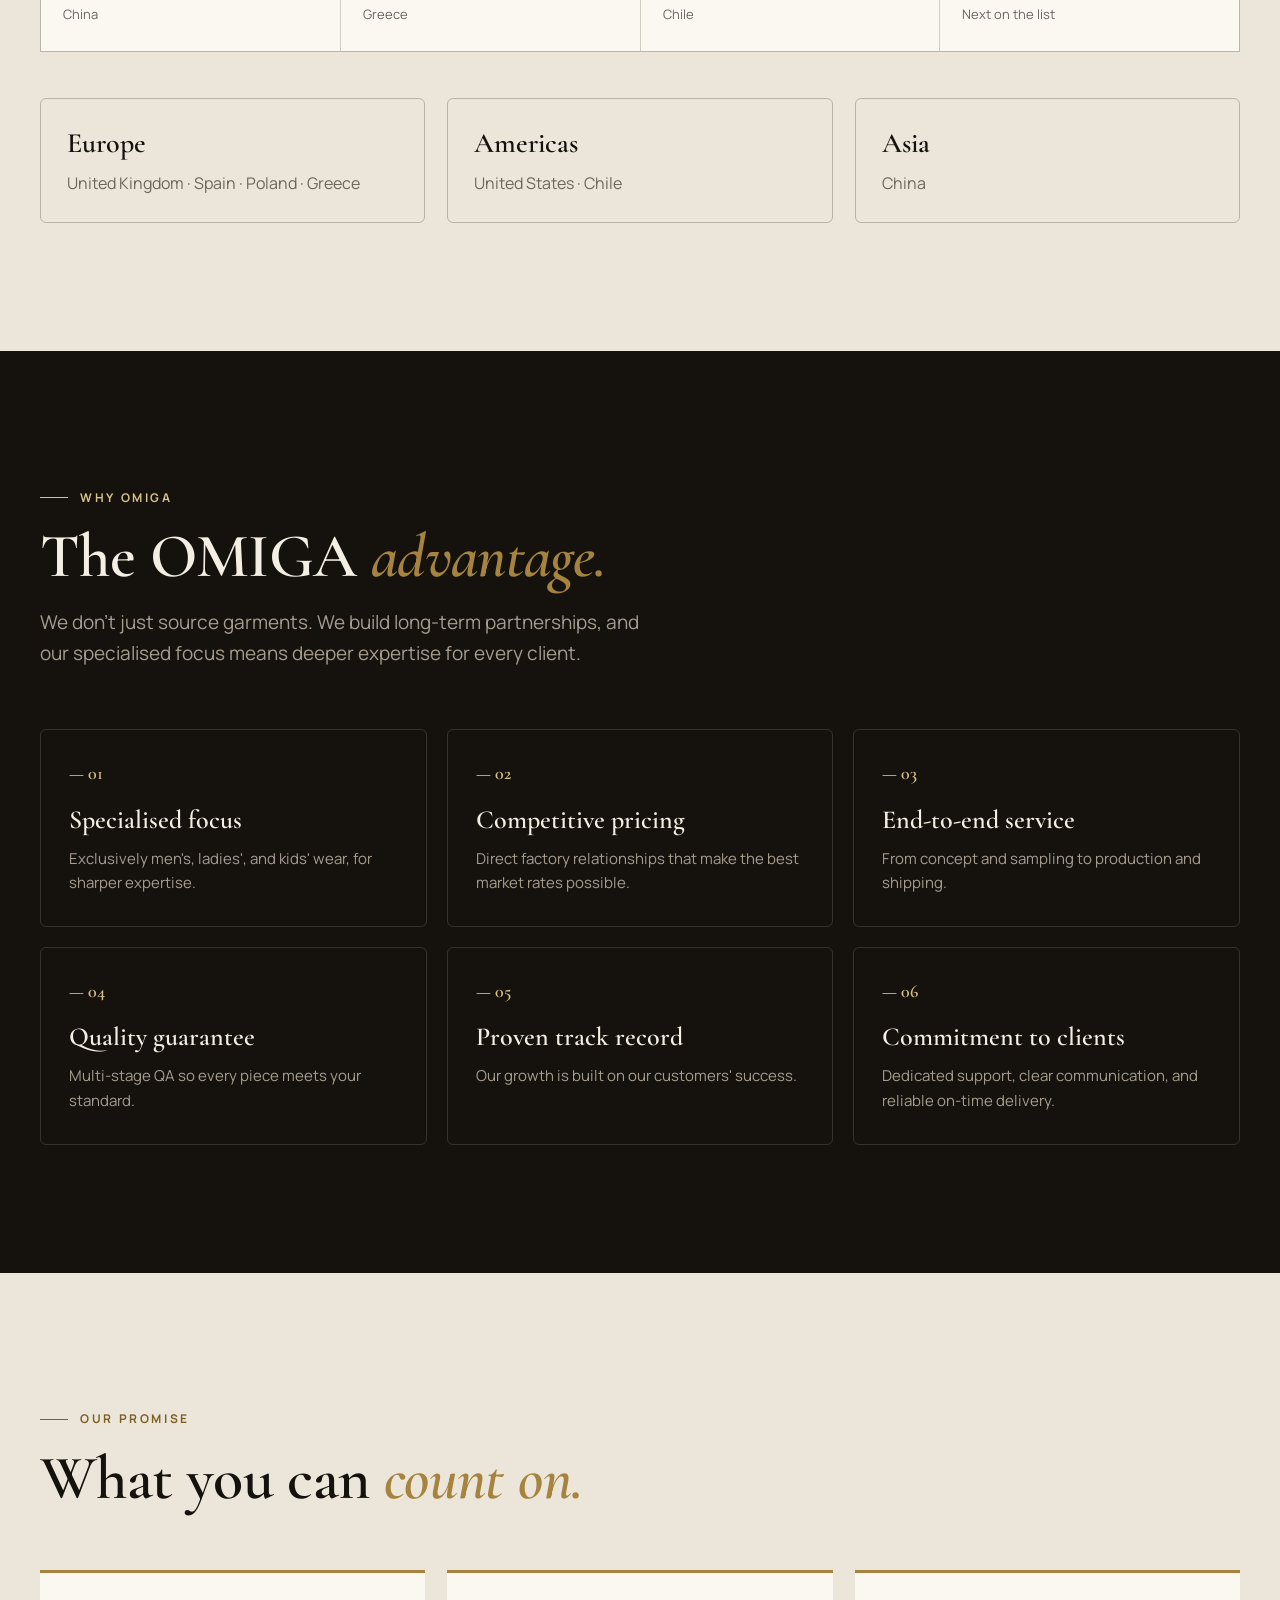
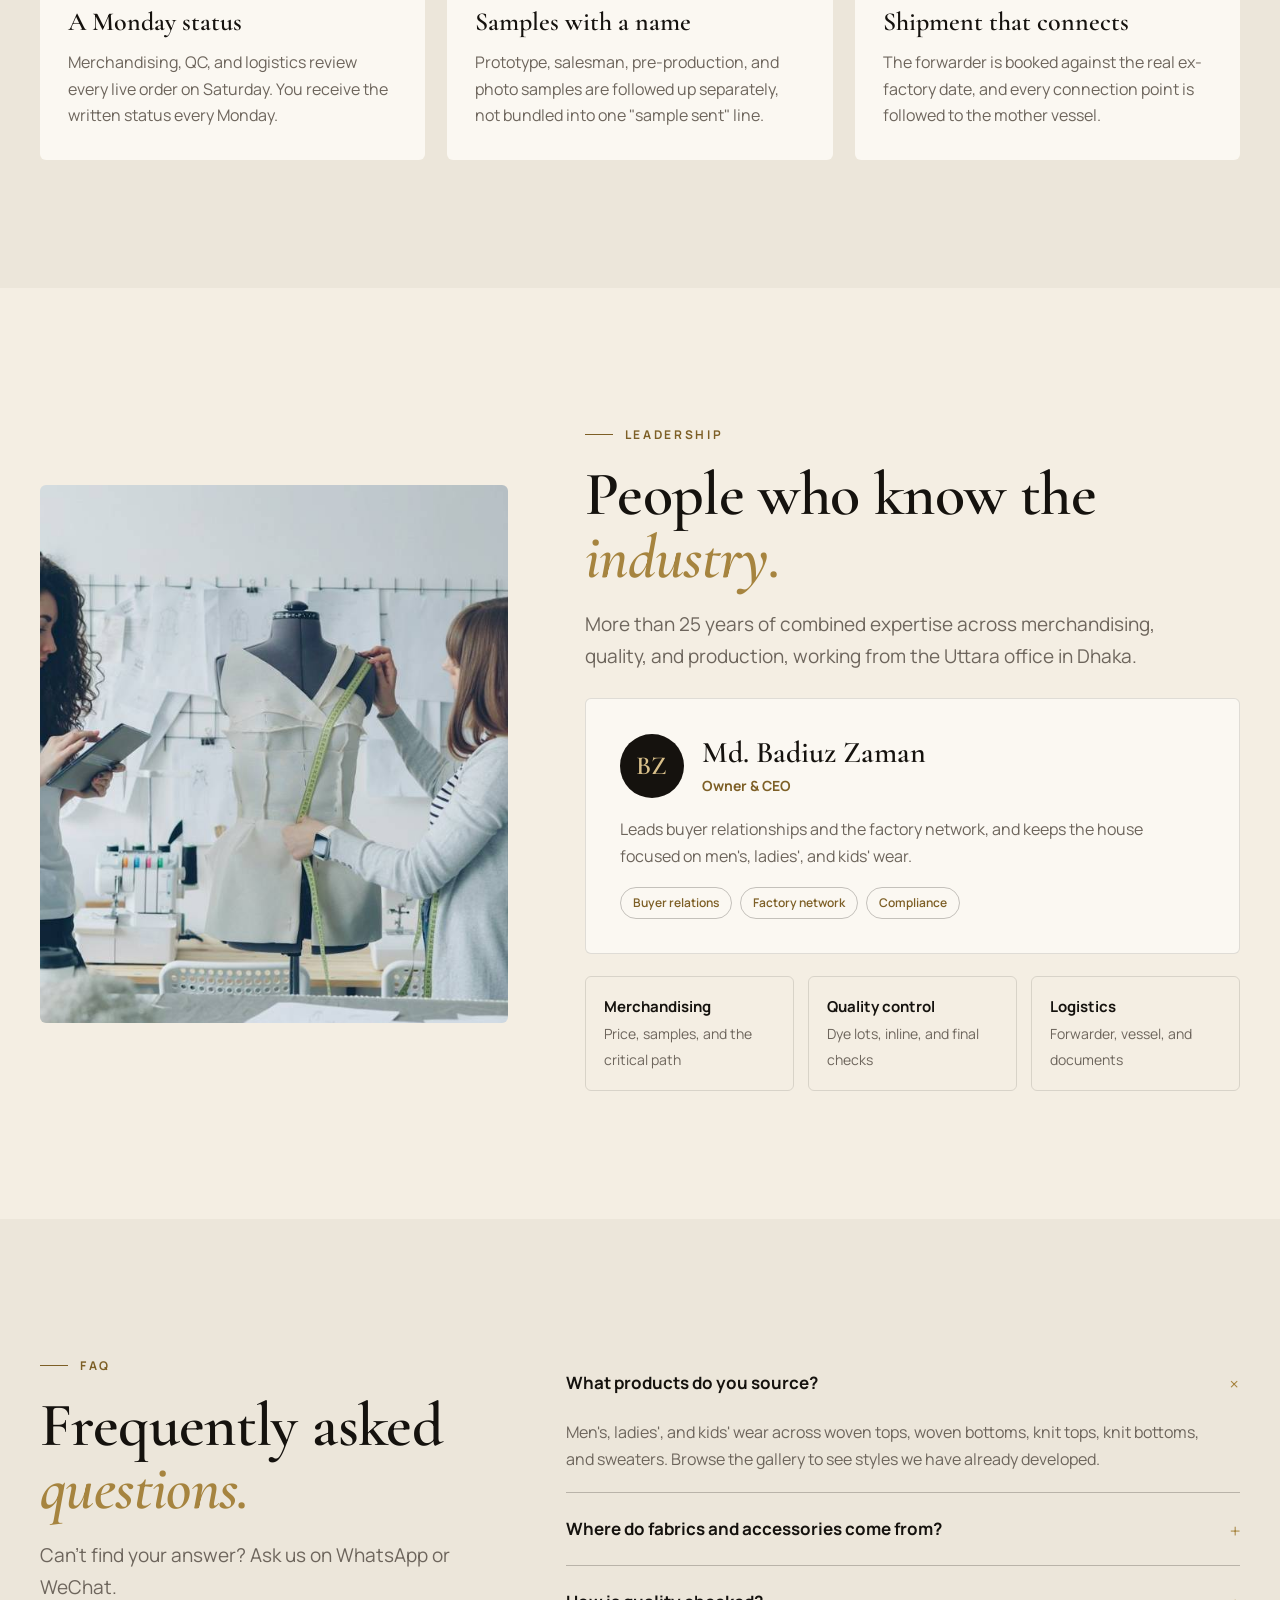
==== commit f478631c: "Rebuild the site as a single-page buying-house layout with more photography. The home page now carri" ====
--- a/about.html
+++ b/about.html
@@ -2,105 +2,12 @@
 <html lang="en">
 <head>
   <meta charset="utf-8">
-  <meta name="viewport" content="width=device-width, initial-scale=1">
   <title>About — OMIGA Fashion</title>
-  <meta name="description" content="OMIGA Fashion is a Dhaka buying house founded in 2016, focused on men's, ladies', and kids' wear.">
-  <link rel="icon" href="assets/favicon.svg" type="image/svg+xml">
-  <link rel="preconnect" href="https://fonts.googleapis.com">
-  <link rel="preconnect" href="https://fonts.gstatic.com" crossorigin>
-  <link href="https://fonts.googleapis.com/css2?family=Cormorant+Garamond:ital,wght@0,500;0,600;1,500;1,600&family=Manrope:wght@400;500;600;700&display=swap" rel="stylesheet">
-  <link rel="stylesheet" href="css/styles.css">
+  <meta http-equiv="refresh" content="0; url=index.html#about">
+  <link rel="canonical" href="index.html#about">
+  <script>location.replace("index.html#about");</script>
 </head>
 <body>
-  <a class="skip" href="#main">Skip to content</a>
-  <header class="site-header">
-    <a class="brand" href="index.html" aria-label="OMIGA Fashion home"><img src="assets/logo.png" alt="OMIGA Fashion"></a>
-    <nav class="nav" id="site-nav">
-      <a href="index.html">Home</a>
-      <a href="about.html" aria-current="page">About</a>
-      <a href="collections.html">Collections</a>
-      <a href="services.html">Services</a>
-      <a href="contact.html">Contact</a>
-    </nav>
-    <a class="header-cta" href="contact.html">Start a programme</a>
-    <button class="menu-btn" aria-label="Open menu" aria-expanded="false" aria-controls="site-nav"><span></span></button>
-  </header>
-  <main id="main">
-    <header class="page-hero">
-      <p class="eyebrow">The house</p>
-      <h1>Built around the buyer's order.</h1>
-      <p>OMIGA Fashion opened in Dhaka in 2016. The brief has stayed narrow on purpose: men's, ladies', and kids' wear, made with factories the team already knows.</p>
-    </header>
-
-    <section class="section" style="padding-top:20px">
-      <div class="shots">
-        <figure class="shot tall"><img src="assets/hero-sew.jpg" alt="Production stitching at a partner factory"></figure>
-        <div>
-          <figure class="shot"><img src="assets/about.jpg" alt="Shirt samples on wooden hangers"></figure>
-          <figure class="shot" style="margin-top:14px"><img src="assets/service-2.jpg" alt="Outerwear samples hanging in a row"></figure>
-        </div>
-      </div>
-    </section>
-
-    <section class="section" style="padding-top:10px">
-      <div class="split">
-        <div>
-          <p class="kicker">How the house works</p>
-          <h2>Specialists, not a general trader.</h2>
-        </div>
-        <div class="prose">
-          <p>A narrow product focus gives the merchandising team a sharper eye. Customers receive designs across mid-to-high quality fashion, priced through direct factory relationships rather than a long chain of agents.</p>
-          <p>Over the years the house has pushed partner factories toward new products, stronger technical knowledge, and higher compliance. More than 30 reputed factories sit in the active network, and the current roster of partners is above 50. Quality and compliance staff run regular internal audits. A full factory profile can be shared for any facility a buyer wants to review.</p>
-          <p>Md. Badiuz Zaman is owner and CEO, working from the Uttara office in Dhaka.</p>
-        </div>
-      </div>
-      <dl class="hero-stats stats-4" style="margin-top:48px">
-        <div><dt>2016</dt><dd>Founded in Dhaka</dd></div>
-        <div><dt>25+</dt><dd>Years of combined expertise</dd></div>
-        <div><dt>254</dt><dd>Styles in the open gallery</dd></div>
-        <div><dt>BGBA</dt><dd>Buying house association</dd></div>
-      </dl>
-    </section>
-
-    <section class="section band">
-      <p class="kicker">What buyers can expect</p>
-      <h2>A Monday status, every week.</h2>
-      <div class="why-grid">
-        <article><h3>One merchandiser on the file</h3><p>Sampling comments, price, and the critical path stay with the same desk.</p></article>
-        <article><h3>Saturday production meeting</h3><p>Merchandising, quality, and logistics review every live order before the buyer note goes out.</p></article>
-        <article><h3>Samples with a name</h3><p>Prototype, salesman, pre-production, and photo samples are followed as separate milestones.</p></article>
-        <article><h3>Shipment that connects</h3><p>The forwarder is booked against the real ex-factory date, not a hopeful one.</p></article>
-      </div>
-    </section>
-  </main>
-  <footer class="site-footer">
-    <div class="footer-grid">
-      <div>
-        <img src="assets/logo.png" alt="OMIGA Fashion">
-        <p>Apparel sourcing and manufacturing follow-up from Dhaka.</p>
-      </div>
-      <div>
-        <h3>House</h3>
-        <a href="about.html">About</a>
-        <a href="services.html">Services</a>
-        <a href="collections.html">Collections</a>
-        <a href="contact.html">Contact</a>
-      </div>
-      <div>
-        <h3>Collections</h3>
-        <a href="collections.html#woven">Woven</a>
-        <a href="collections.html#knit">Knit</a>
-        <a href="collections.html#sweater">Sweater</a>
-      </div>
-      <div>
-        <h3>Desk</h3>
-        <a href="tel:+8801754568347">+880 1754 568347</a>
-        <a href="mailto:zaman@omigafashion.com">zaman@omigafashion.com</a>
-        <p>Uttara, Dhaka 1230</p>
-      </div>
-    </div>
-    <div class="legal"><span>© <span data-year>2026</span> OMIGA Fashion</span><span>Buying house · Bangladesh</span></div>
-  </footer>
-  <script src="js/main.js"></script>
+  <p>This page has moved to <a href="index.html#about">the about section of the OMIGA Fashion home page</a>.</p>
 </body>
 </html>
